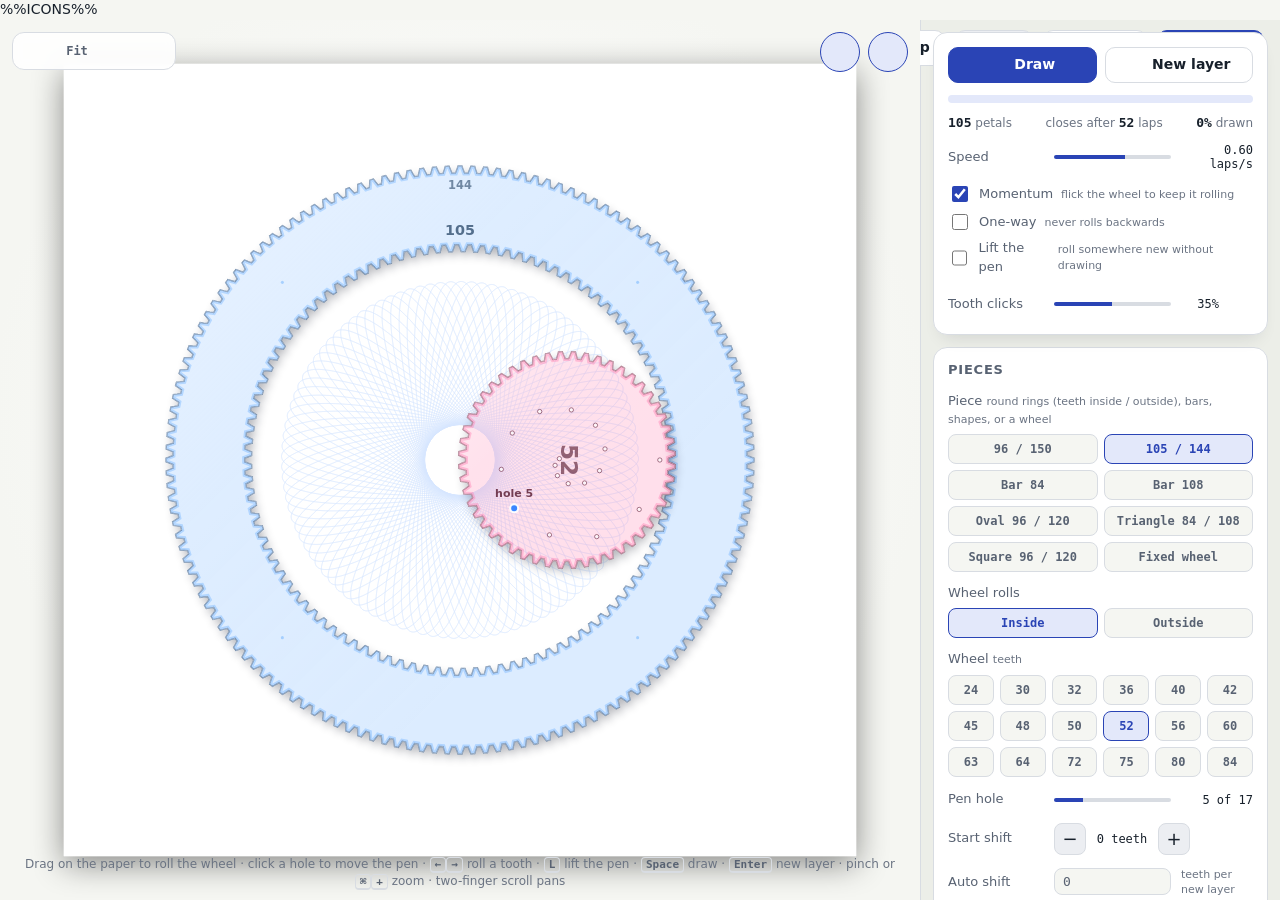
==== index.src.html @ 23fd7ef4 "Inner teeth on shaped rings, wheel on wheel, in-app Help - Shaped rings get a toothed inner edge 24 " ====
<!doctype html>
<html lang="en">
<head>
<meta charset="utf-8">
<meta name="viewport" content="width=device-width, initial-scale=1, viewport-fit=cover">
<meta name="apple-mobile-web-app-capable" content="yes">
<meta name="apple-mobile-web-app-status-bar-style" content="black-translucent">
<meta name="theme-color" content="#17181c">
<title>Speira</title>
<link rel="icon" href="brand/web/favicon.ico" sizes="48x48">
<link rel="icon" href="brand/web/favicon-32.png" type="image/png" sizes="32x32">
<link rel="apple-touch-icon" href="brand/web/apple-touch-icon.png">
<script>
  // pick the theme before anything paints (no flash): your last choice, else your Mac's or iPad's setting
  (() => { let t = null; try { t = JSON.parse(localStorage.getItem('spiro-lab-v1') || 'null')?.P?.theme; } catch {}
    document.documentElement.dataset.theme = t || (matchMedia('(prefers-color-scheme: dark)').matches ? 'dark' : 'light'); })();
</script>
<link rel="stylesheet" href="styles.css">
</head>
<body>
%%ICONS%%
<div class="watch" id="watch" hidden>
  <canvas id="watchCv" aria-label="Speira drawing by itself"></canvas>
  <div class="wbar" id="wbar">
    <div class="wrow">
      <div class="wseg" id="wSpeed" role="group" aria-label="Speed">
        <button type="button" data-speed="calm">Calm</button><button type="button" data-speed="normal">Normal</button><button type="button" data-speed="lively">Lively</button>
      </div>
      <div class="wseg" id="wMood" role="group" aria-label="Colours">
        <button type="button" data-mood="auto">Auto</button><button type="button" data-mood="aurora">Aurora</button><button type="button" data-mood="ember">Ember</button><button type="button" data-mood="ocean">Ocean</button><button type="button" data-mood="neon">Neon</button><button type="button" data-mood="metallic">Metallic</button>
      </div>
      <button class="wtog" id="wRainbow" type="button" aria-pressed="false" title="Rainbow ink on every layer (R)"><svg><use href="#i-rainbow"/></svg><span>Rainbow</span></button>
      <button class="wtog" id="wPieces" type="button" aria-pressed="false" title="Show the ring and wheel (P)"><svg><use href="#i-eye"/></svg><span>Pieces</span></button>
    </div>
    <div class="wrow">
      <div class="wsound">
        <button class="wbtn" id="wMute" type="button" aria-pressed="false" aria-label="Mute clicks" title="Tooth clicks (M)"><svg class="on"><use href="#i-speaker-high"/></svg><svg class="off"><use href="#i-speaker-slash"/></svg></button>
        <input type="range" id="wVol" min="0" max="1" step=".05" aria-label="Click volume">
      </div>
      <div class="wseg" id="wLayers" role="group" aria-label="Layers on screen" title="How many layers on screen at once">
        <span class="wlbl">Layers</span><button type="button" data-layers="3">3</button><button type="button" data-layers="4">4</button><button type="button" data-layers="5">5</button><button type="button" data-layers="6">6</button>
      </div>
      <button class="wtog" id="wSleep" type="button" aria-pressed="false" title="Fade to black after a while"><svg><use href="#i-moon"/></svg><span>Sleep off</span></button>
      <div class="wcode"><label for="wCode">Code</label><input type="text" id="wCode" maxlength="6" spellcheck="false" autocomplete="off" title="This session's code: type another and press Enter to replay it"><button class="wbtn" id="wCopy" type="button" aria-label="Copy code" title="Copy code"><svg><use href="#i-copy"/></svg></button></div>
      <button class="wtog" id="wKeep" type="button" title="Keep what's on screen as your drawing (K)"><svg><use href="#i-bookmark-simple"/></svg><span>Keep</span></button>
      <button class="wbtn" id="wPause" type="button" aria-pressed="false" aria-label="Pause" title="Pause (Space)"><svg><use href="#i-pause"/></svg></button>
      <button class="wbtn" id="wNext" type="button" aria-label="Next layer" title="Finish this layer now (→)"><svg><use href="#i-skip-forward"/></svg></button>
      <button class="wbtn" id="wExit" type="button" aria-label="Leave" title="Leave (Esc)"><svg><use href="#i-x"/></svg></button>
    </div>
  </div>
  <div class="wtoast" id="wToast" role="status" aria-live="polite"></div>
  <p class="whint">Drag in circles to roll it yourself · <kbd>Space</kbd> pause · <kbd>→</kbd> next layer · <kbd>R</kbd> rainbow · <kbd>P</kbd> pieces · <kbd>K</kbd> keep · <kbd>M</kbd> mute · <kbd>Esc</kbd> leave</p>
</div>
<div class="helpwrap" id="help" hidden>
  <div class="helppanel" role="dialog" aria-modal="true" aria-labelledby="helpTitle">
    <div class="helphead">
      <h2 id="helpTitle">How to use Speira</h2>
      <input type="text" id="helpSearch" placeholder="Search Help" aria-label="Search Help" autocomplete="off" spellcheck="false">
      <button class="ico" id="helpClose" type="button" aria-label="Close Help"><svg><use href="#i-x"/></svg></button>
    </div>
    <div class="helpcols">
      <nav class="helpnavs" id="helpNav" aria-label="Help sections"></nav>
      <div class="helpbody" id="helpBody"><p class="helpnone" id="helpNone" hidden>Nothing matches that. Try a shorter word, like “pen” or “export”.</p></div>
    </div>
  </div>
</div>
<header class="top">
  <div class="brand">
    <img class="logo" src="brand/web/icon-192.png" alt="" width="30" height="30">
    <span class="name">Speira</span>
  </div>
  <div class="hist">
    <button class="ico" id="undo" type="button" title="Undo (⌘Z)" aria-label="Undo"><svg><use href="#i-arrow-counter-clockwise"/></svg></button>
    <button class="ico" id="redo" type="button" title="Redo (⇧⌘Z)" aria-label="Redo"><svg><use href="#i-arrow-clockwise"/></svg></button>
  </div>
  <div class="export menuwrap">
    <button class="btn" id="helpBtn" type="button" aria-haspopup="dialog" aria-expanded="false" aria-controls="help" title="How to use Speira (?)"><svg><use href="#i-question"/></svg>Help</button>
    <div class="themesw" role="group" aria-label="Theme">
      <button type="button" data-theme-pick="light" aria-label="Light theme" title="Light"><svg><use href="#i-sun"/></svg></button>
      <button type="button" data-theme-pick="dark" aria-label="Dark theme" title="Dark"><svg><use href="#i-moon"/></svg></button>
    </div>
    <button class="btn" id="watchBtn" type="button" title="Just watch: Speira draws by itself, full screen (W)"><svg><use href="#i-television-simple"/></svg>Watch</button>
    <button class="btn primary" id="exportBtn" type="button" aria-haspopup="dialog" aria-expanded="false" aria-controls="exportPanel" title="Export (⌘E) · ⌘S saves again with your last settings"><svg><use href="#i-download-simple"/></svg>Export</button>
    <div class="exportpanel" id="exportPanel" role="dialog" aria-label="Export" hidden>
      <div class="seg" role="radiogroup" aria-label="Format">
        <button type="button" role="radio" data-fmt="png">PNG</button>
        <button type="button" role="radio" data-fmt="jpg">JPG</button>
        <button type="button" role="radio" data-fmt="svg">SVG</button>
        <button type="button" role="radio" data-fmt="video">Video</button>
      </div>
      <p class="fmtnote" id="fmtNote"></p>
      <label class="opt field" data-for="png jpg"><span class="lbl">Size</span><select id="pngSize" class="wide" aria-label="Image size"></select></label>
      <label class="opt row" data-for="jpg"><span>Quality</span><input type="range" id="jpgQ" min=".5" max="1" step=".01"><output id="jpgQOut"></output></label>
      <div class="opt svgstyles" data-for="svg" role="radiogroup" aria-label="SVG style">
        <button type="button" role="radio" data-svg="effects"><b>With pen effects</b>
          <small>Looks like the screen: metallic shimmer, glitter, felt-tip pooling, rainbow ink. Best for viewing, sharing and printing.</small></button>
        <button type="button" role="radio" data-svg="plain"><b>Plain lines</b>
          <small>One clean line per layer in its pen colour, no effects. Best for editing in design apps, pen plotters and cutting machines (Cricut, Silhouette). Smallest file, opens fastest.</small></button>
      </div>
      <label class="opt check" data-for="png svg"><input type="checkbox" id="transparent"> Transparent background</label>
      <label class="opt row" data-for="video"><span>Length</span><select id="vidLen" aria-label="Video length"><option value="6">6 seconds</option><option value="12">12 seconds</option><option value="20">20 seconds</option><option value="30">30 seconds</option></select><span></span></label>
      <label class="opt row" data-for="video"><span>Size</span><select id="vidSize" aria-label="Video size"><option value="720">720p</option><option value="1080">1080p</option><option value="2160">4K</option></select><span></span></label>
      <label class="opt check" data-for="video"><input type="checkbox" id="vidPieces"> Show the pieces turning</label>
      <button class="btn primary" id="doExport" type="button"><svg><use href="#i-download-simple"/></svg><span>Save</span></button>
    </div>
  </div>
  </div>
</header>

<main class="app">
  <section class="stage" aria-label="Paper">
    <canvas id="paper" aria-label="Drawing paper. Drag to roll the wheel."></canvas>
    <div class="stagebar">
      <button class="stagebtn round" id="ghostToggle" type="button" aria-pressed="true" aria-label="Preview on" title="Preview: a faint outline of the whole pattern before you draw it (G)"><svg><use href="#i-circle-dashed"/></svg></button>
      <button class="stagebtn round" id="pieceToggle" type="button" aria-pressed="true" aria-label="Pieces shown" title="Pieces: show or hide the ring and wheel (H)"><svg><use href="#i-eye"/></svg></button>
    </div>
    <div class="zoombar" role="group" aria-label="Zoom">
      <button class="zbtn" id="zoomOut" type="button" aria-label="Zoom out" title="Zoom out (⌘−)"><svg><use href="#i-magnifying-glass-minus"/></svg></button>
      <button class="zbtn zpct" id="zoomPct" type="button" title="Fit the paper to the window (⌘0) · ⌘1 for actual size">Fit</button>
      <button class="zbtn" id="zoomIn" type="button" aria-label="Zoom in" title="Zoom in (⌘+)"><svg><use href="#i-magnifying-glass-plus"/></svg></button>
      <button class="zbtn" id="zoomFull" type="button" aria-label="Full screen" title="Full screen (⌃⌘F)"><svg><use href="#i-corners-out"/></svg></button>
    </div>
    <p class="hint" data-touch>Drag on the paper to roll the wheel · tap a hole to move the pen · pinch to zoom · two fingers to pan</p>
    <p class="hint" data-desk>Drag on the paper to roll the wheel · click a hole to move the pen · <kbd>←</kbd><kbd>→</kbd> roll a tooth · <kbd>L</kbd> lift the pen · <kbd>Space</kbd> draw · <kbd>Enter</kbd> new layer · pinch or <kbd>⌘</kbd><kbd>+</kbd> zoom · two-finger scroll pans</p>
    <div id="toast" role="status" aria-live="polite"></div>
    <div class="recbar" id="recBar" hidden><span>Recording video</span><div class="recprog"><div id="recProg"></div></div><button class="btn sm" id="recCancel" type="button">Cancel</button></div>
  </section>

  <aside class="panel">
    <section class="card draw">
      <div class="drawrow">
        <button class="btn primary" id="play" type="button"><svg><use href="#i-play"/></svg><span>Draw</span></button>
        <button class="btn" id="newLayer" type="button" title="Keep this pass and start a new one (Enter)"><svg><use href="#i-plus"/></svg>New layer</button>
      </div>
      <div class="prog"><div id="progress"></div></div>
      <div class="stats">
        <span><b id="petals">0</b> petals</span>
        <span>closes after <b id="laps">0</b> laps</span>
        <span><b id="progOut">0%</b> drawn</span>
      </div>
      <label class="row"><span>Speed</span><input type="range" id="speed" min="0" max="100" step="1"><output id="speedOut"></output></label>
      <div class="feel">
        <label class="check"><input type="checkbox" id="momentum"> Momentum <small>flick the wheel to keep it rolling</small></label>
        <label class="check"><input type="checkbox" id="oneWay"> One-way <small>never rolls backwards</small></label>
        <label class="check" title="L"><input type="checkbox" id="penLift"> Lift the pen <small>roll somewhere new without drawing</small></label>
      </div>
      <div class="row"><span>Tooth clicks</span><input type="range" id="sound" min="0" max="1" step=".05" aria-label="Tooth click volume">
        <span class="soundend"><output id="soundOut"></output><button class="ico" id="mute" type="button" aria-label="Mute clicks"><svg class="on"><use href="#i-speaker-high"/></svg><svg class="off"><use href="#i-speaker-slash"/></svg></button></span></div>
    </section>

    <details class="card fold" data-fold="pieces">
      <summary><h2>Pieces</h2><svg class="chev" aria-hidden="true"><use href="#i-caret-down"/></svg></summary>
      <div class="foldbody">
      <div class="field"><span class="lbl">Piece <small>round rings (teeth inside / outside), bars, shapes, or a wheel</small></span><div class="chips two" id="rings"></div></div>
      <div class="field" id="baseRow" hidden><span class="lbl">Fixed wheel <small>teeth on the wheel pinned to the paper</small></span><div class="chips grid" id="bases"></div></div>
      <div class="field"><span class="lbl">Wheel rolls</span><div class="chips two" id="modes"></div></div>
      <div class="field"><span class="lbl">Wheel <small>teeth</small></span><div class="chips grid" id="wheels"></div></div>
      <label class="row"><span>Pen hole</span><input type="range" id="hole" min="1" max="10" step="1"><output id="holeOut"></output></label>
      <div class="row"><span>Start shift</span>
        <div class="stepper"><button class="ico" id="shiftDown" type="button" aria-label="Shift one tooth back">−</button><output id="shiftOut"></output><button class="ico" id="shiftUp" type="button" aria-label="Shift one tooth forward">+</button></div><span></span></div>
      <label class="row"><span>Auto shift</span><input type="number" id="autoShift" min="0" max="99" step="1" inputmode="numeric"><small class="unit">teeth per new layer</small></label>
      <label class="row" id="angleRow" hidden><span>Angle</span><input type="range" id="angle" min="0" max="179" step="1"><output id="angleOut"></output></label>
      <label class="row"><span>Kit size</span><input type="range" id="pitch" min="8" max="26" step="1"><output id="pitchOut"></output></label>
      <div class="btnrow">
        <button class="btn sm" id="moveRing" type="button" aria-pressed="false" title="Drag to place the ring (or hold Alt and drag)"><svg><use href="#i-crosshair"/></svg>Move ring</button>
        <button class="btn sm" id="centre" type="button">Centre ring</button>
        <button class="btn sm" id="surprise" type="button"><svg><use href="#i-shuffle"/></svg>Surprise me</button>
        <button class="btn sm" id="copyRecipe" type="button" title="Copy these pieces and pen as a recipe to share"><svg><use href="#i-copy"/></svg>Copy recipe</button>
        <button class="btn sm" id="pasteRecipe" type="button" title="Use a recipe someone shared (or press ⌘V)"><svg><use href="#i-clipboard-text"/></svg>Paste recipe</button>
      </div>
      </div>
    </details>

    <details class="card fold" data-fold="pen">
      <summary><h2>Pen</h2><svg class="warnmark" data-inkwarn hidden aria-label="This ink barely shows on this paper"><use href="#i-warning-circle"/></svg><svg class="chev" aria-hidden="true"><use href="#i-caret-down"/></svg></summary>
      <div class="foldbody">
      <div class="chips pens4" id="penStyles"></div>
      <div class="swatches" id="pens"></div>
      <div class="inkwarn" id="inkWarn" role="status" hidden><svg aria-hidden="true"><use href="#i-warning-circle"/></svg><span id="inkWarnText"></span><button class="sw" id="inkFix" type="button"></button></div>
      <label class="check"><input type="checkbox" id="rainbow"> Rainbow ink <small>colour shifts along the line, starting from your pen colour</small></label>
      <label class="row"><span>Custom colour</span><input type="color" id="penColor"><span></span></label>
      <label class="row"><span>Thickness</span><input type="range" id="width" min=".4" max="10" step=".1"><output id="widthOut"></output></label>
      <label class="row"><span>Opacity</span><input type="range" id="opacity" min=".1" max="1" step=".05"><output id="opacityOut"></output></label>
      </div>
    </details>

    <details class="card fold" data-fold="paper">
      <summary><h2>Paper</h2><svg class="warnmark" data-inkwarn hidden aria-label="The pen colour barely shows on this paper"><use href="#i-warning-circle"/></svg><svg class="chev" aria-hidden="true"><use href="#i-caret-down"/></svg></summary>
      <div class="foldbody">
      <div class="field"><span class="lbl">Size</span><select id="paperPreset" class="wide"></select></div>
      <div class="custompaper" id="customPaper" hidden>
        <input type="number" id="pw" step="any" aria-label="Paper width"><span>×</span><input type="number" id="ph" step="any" aria-label="Paper height">
        <select id="punit" aria-label="Unit"><option value="mm">mm</option><option value="in">in</option><option value="px">px</option></select>
      </div>
      <div class="paperrow"><button class="btn sm" id="orient" type="button">Rotate page</button><small id="paperDims"></small></div>
      <div class="field"><span class="lbl">Texture</span><div class="chips texrow" id="textures"></div></div>
      <div class="swatches" id="papers"></div>
      <label class="row"><span>Custom colour</span><input type="color" id="bgColor"><span></span></label>
      <label class="check"><input type="checkbox" id="autoHide"> Hide the pieces when a pattern finishes</label>
      <div class="field"><span class="lbl">Piece colours</span><div class="tints" id="tints"></div></div>
      </div>
    </details>

    <details class="card fold" data-fold="layers">
      <summary><h2>Layers <small id="layerCount"></small></h2><svg class="chev" aria-hidden="true"><use href="#i-caret-down"/></svg></summary>
      <div class="foldbody">
      <ul class="layers" id="layers"></ul>
      <button class="btn sm danger" id="clear" type="button">Clear paper</button>
      </div>
    </details>
  </aside>
</main>
<script src="js/geometry.js"></script>
<script src="js/pens.js"></script>
<script src="js/paper.js"></script>
<script src="js/app.js"></script>
<script src="js/watch.js"></script>
<script src="js/help-content.js"></script>
<script src="js/help.js"></script>
</body>
</html>
---- styles.css ----
[hidden] { display: none !important; }
/* Layout: a maker's desk — the paper as the bright centre of the stage, a tool panel on the right.
   Two themes (sun / moon in the header) using the colours of Sam's cram book; the paper colour is always the user's.
   Light is the base; html[data-theme="dark"] swaps the tokens. */
@font-face { font-family: "Cinzel"; src: local("Cinzel"), url("fonts/Cinzel/Cinzel-VariableFont_wght.ttf") format("truetype"); font-weight: 400 900; font-display: swap; }
:root {
  --desk: #f5f6f2;
  --desk-2: #eceee8;
  --stage-hi: #ffffff;
  --card: #ffffff;
  --line: #d8dce2;
  --line-hi: #b9c0cb;
  --text: #17202b;
  --dim: #586272;
  --faint: #6b7483;
  --accent: #2a44b5;
  --accent-ink: #ffffff;
  --accent-soft: #e3e8fa;
  --chip: #eceef2;
  --hover: #e7eaf0;
  --glass: rgba(255, 255, 255, .86);
  --shadow: rgba(23, 32, 43, .16);
  --danger: #c8333c;
  --danger-soft: #fbe3e4;
  --warn: #b7791f;
  --warn-soft: rgba(183, 121, 31, .1);
  --pen: #3a86ff;
  --round: ui-rounded, "SF Pro Rounded", system-ui, -apple-system, sans-serif;
  --ui: system-ui, -apple-system, "Segoe UI", sans-serif;
  --mono: ui-monospace, "SF Mono", Menlo, monospace;
  --brand: "Cinzel", "Trajan Pro", Georgia, serif;
  color-scheme: light;
}
:root[data-theme="dark"] {
  --desk: #111418;
  --desk-2: #15191e;
  --stage-hi: #1c2028;
  --card: #181c22;
  --line: #2a3039;
  --line-hi: #3d4552;
  --text: #e7eaee;
  --dim: #9aa3af;
  --faint: #7a8390;
  --accent: #93a6ff;
  --accent-ink: #10142a;
  --accent-soft: #1e2645;
  --chip: #1f242c;
  --hover: #222832;
  --glass: rgba(24, 28, 34, .86);
  --shadow: rgba(0, 0, 0, .5);
  --danger: #ff8a8f;
  --danger-soft: #3a1c20;
  --warn: #f5b83d;
  --warn-soft: rgba(245, 184, 61, .08);
  color-scheme: dark;
}
* { box-sizing: border-box; }
html, body { height: 100%; margin: 0; }
body { background: var(--desk); color: var(--text); font: 14px/1.4 var(--ui); display: grid; grid-template-rows: auto minmax(0, 1fr); overflow: hidden; }
button, input, select { font: inherit; color: inherit; }
svg { width: 18px; height: 18px; flex: none; }
.sprite { display: none; }

.top { display: flex; align-items: center; gap: 16px; padding: 10px 16px; border-bottom: 1px solid var(--line); background: var(--desk-2); flex-wrap: wrap; }
.brand { display: flex; align-items: center; gap: 10px; font: 700 18px var(--round); letter-spacing: .01em; }
.brand .logo { width: 28px; height: 28px; color: var(--accent); }
.brand em { font: 500 11px var(--ui); color: var(--faint); font-style: normal; border: 1px solid var(--line); border-radius: 999px; padding: 2px 8px; }
.hist { display: flex; gap: 4px; margin-left: 8px; }
.export { margin-left: auto; display: flex; align-items: center; gap: 10px; flex-wrap: wrap; }
.split { display: flex; }
.split select { border: 1px solid var(--line); border-right: 0; border-radius: 10px 0 0 10px; background: var(--card); padding: 0 8px; height: 36px; }
.split .btn { border-radius: 0 10px 10px 0; }

.app { display: grid; grid-template-columns: 1fr 360px; min-height: 0; }
.stage { position: relative; min-width: 0; min-height: 0; background: radial-gradient(circle at 50% 45%, var(--stage-hi), var(--desk) 70%); }
#paper { position: absolute; inset: 0; display: block; cursor: grab; touch-action: none; }
#paper.rolling { cursor: grabbing; }
#paper.moving { cursor: move; }
#paper.over-wheel { cursor: grab; }
#paper.rolling.over-wheel { cursor: grabbing; }
.hint { position: absolute; left: 0; right: 0; bottom: 10px; margin: 0; text-align: center; color: var(--faint); font-size: 12px; pointer-events: none; padding: 0 16px; }
kbd { font: 600 11px var(--mono); border: 1px solid var(--line); border-bottom-width: 2px; border-radius: 4px; padding: 0 4px; color: var(--dim); }
#toast { position: absolute; top: 14px; left: 50%; transform: translate(-50%, -8px); opacity: 0; transition: opacity .2s, transform .2s; background: var(--card); box-shadow: 0 6px 20px var(--shadow); border: 1px solid var(--line); padding: 8px 14px; border-radius: 999px; font-size: 13px; pointer-events: none; max-width: calc(100% - 32px); text-align: center; }
#toast.show { opacity: 1; transform: translate(-50%, 0); }
#toast.bad { border-color: var(--danger); color: var(--danger); }

.panel { overflow-y: auto; border-left: 1px solid var(--line); background: var(--desk-2); padding: 12px; display: flex; flex-direction: column; gap: 12px; }
.card { background: var(--card); border: 1px solid var(--line); border-radius: 14px; padding: 14px; display: flex; flex-direction: column; gap: 12px; }
.card h2 { margin: 0; font: 700 13px var(--round); letter-spacing: .06em; text-transform: uppercase; color: var(--dim); display: flex; justify-content: space-between; align-items: baseline; }
.card h2 small { font: 500 12px var(--ui); text-transform: none; letter-spacing: 0; color: var(--faint); }
.field { display: flex; flex-direction: column; gap: 6px; }
.lbl { color: var(--dim); font-size: 13px; }
.lbl small, .unit { color: var(--faint); font-size: 11px; }
.row { display: grid; grid-template-columns: 96px 1fr 72px; align-items: center; gap: 10px; color: var(--dim); font-size: 13px; }
.row output { text-align: right; color: var(--text); font: 12px var(--mono); font-variant-numeric: tabular-nums; }
input[type=range] { -webkit-appearance: none; appearance: none; width: 100%; min-width: 0; height: 22px; margin: 0; background: transparent; cursor: pointer; --fill: 50%; }
input[type=range]::-webkit-slider-runnable-track { height: 4px; border-radius: 999px; background: linear-gradient(to right, var(--accent) var(--fill), var(--line) var(--fill)); }
input[type=range]::-moz-range-track { height: 4px; border-radius: 999px; background: var(--line); }
input[type=range]::-moz-range-progress { height: 4px; border-radius: 999px; background: var(--accent); }
input[type=range]::-webkit-slider-thumb { -webkit-appearance: none; width: 14px; height: 14px; margin-top: -5px; border-radius: 50%; background: var(--card); border: 2px solid var(--accent); box-shadow: 0 1px 3px var(--shadow); opacity: 0; transform: scale(.6); transition: opacity .15s, transform .15s; }
input[type=range]::-moz-range-thumb { width: 10px; height: 10px; border-radius: 50%; background: var(--card); border: 2px solid var(--accent); opacity: 0; transform: scale(.6); transition: opacity .15s, transform .15s; }
input[type=range]:hover::-webkit-slider-thumb, input[type=range]:focus-visible::-webkit-slider-thumb, input[type=range]:active::-webkit-slider-thumb { opacity: 1; transform: scale(1); }
input[type=range]:hover::-moz-range-thumb, input[type=range]:focus-visible::-moz-range-thumb, input[type=range]:active::-moz-range-thumb { opacity: 1; transform: scale(1); }
input[type=range]:focus-visible { outline: none; }
@media (pointer: coarse) { input[type=range]::-webkit-slider-thumb { opacity: 1; transform: scale(1.25); } input[type=range]::-moz-range-thumb { opacity: 1; transform: scale(1.25); } }
input[type=number] { width: 100%; background: var(--desk); border: 1px solid var(--line); border-radius: 8px; padding: 5px 8px; font: 13px var(--mono); }
input[type=color] { width: 100%; height: 30px; border: 1px solid var(--line); border-radius: 8px; background: var(--desk); padding: 2px; cursor: pointer; }

.btn { display: inline-flex; align-items: center; justify-content: center; gap: 7px; height: 36px; padding: 0 14px; border-radius: 10px; border: 1px solid var(--line); background: var(--card); cursor: pointer; font-weight: 600; white-space: nowrap; transition: background .15s, border-color .15s; }
.btn:hover { border-color: var(--line-hi); background: var(--hover); }
.btn.primary { background: var(--accent); border-color: var(--accent); color: var(--accent-ink); }
.btn.primary:hover { filter: brightness(1.08); background: var(--accent); }
.btn.sm { height: 30px; padding: 0 10px; font-size: 12px; }
.btn.danger { align-self: flex-start; color: var(--danger); }
.btn.danger.confirm { background: var(--danger); border-color: var(--danger); color: var(--card); }
.btn[aria-pressed="true"] { border-color: var(--accent); color: var(--accent); }
.btn.primary[aria-pressed="true"] { color: var(--accent-ink); }
.ico { display: inline-grid; place-items: center; width: 32px; height: 32px; border: 1px solid transparent; border-radius: 8px; background: transparent; cursor: pointer; color: var(--dim); font-size: 18px; }
.ico:hover:not(:disabled) { background: var(--hover); color: var(--text); }
.ico:disabled { opacity: .35; cursor: default; }
:focus-visible { outline: 2px solid var(--accent); outline-offset: 2px; }

.drawrow { display: grid; grid-template-columns: 1fr 1fr; gap: 8px; }
.drawrow .btn { padding: 0 8px; }
.prog { height: 8px; background: var(--accent-soft); border-radius: 99px; overflow: hidden; }
#progress { height: 100%; width: 0; background: var(--pen); border-radius: 99px; transition: width .1s linear; }
.stats { display: flex; justify-content: space-between; gap: 8px; color: var(--faint); font-size: 12px; flex-wrap: wrap; }
.stats b { color: var(--text); font: 600 13px var(--mono); }

.chips { display: flex; flex-wrap: wrap; gap: 6px; }
.chips.two { display: grid; grid-template-columns: 1fr 1fr; }
.chips.grid { display: grid; grid-template-columns: repeat(6, 1fr); }
.chip { height: 30px; border-radius: 8px; border: 1px solid var(--line); background: var(--desk); cursor: pointer; font: 600 12px var(--mono); color: var(--dim); }
.chip:hover { border-color: var(--line-hi); color: var(--text); }
.chip[aria-pressed="true"] { border-color: var(--accent); color: var(--accent); background: var(--accent-soft); }
.stepper { display: flex; align-items: center; gap: 4px; }
.stepper output { min-width: 64px; text-align: center; font: 12px var(--mono); color: var(--text); }
.btnrow { display: flex; flex-wrap: wrap; gap: 6px; }
.check { display: flex; align-items: center; gap: 8px; color: var(--dim); font-size: 13px; cursor: pointer; }
.check input { accent-color: var(--accent); width: 16px; height: 16px; }

.swatches { display: grid; grid-template-columns: repeat(6, 1fr); gap: 8px; }
.sw { aspect-ratio: 1; max-width: 100%; border-radius: 50%; border: 2px solid var(--line); background: var(--c); cursor: pointer; }
.sw[aria-pressed="true"] { outline: 2px solid var(--accent); outline-offset: 2px; }

.layers { list-style: none; margin: 0; padding: 0; display: flex; flex-direction: column; gap: 6px; max-height: 420px; overflow-y: auto; }
.layer { display: grid; grid-template-columns: 22px 14px 1fr auto auto auto; align-items: center; gap: 6px; background: var(--desk); border: 1px solid var(--line); border-radius: 10px; padding: 6px 4px 6px 4px; }
.layer.hidden { opacity: .5; }
.layer b { display: block; font-size: 12px; } .layer small { color: var(--faint); font-size: 11px; }
.layer > div { min-width: 0; }
.dot { width: 14px; height: 14px; border-radius: 50%; background: var(--c); box-shadow: 0 0 0 1px var(--line-hi); }
.empty { color: var(--faint); font-size: 12px; }

@media (max-width: 900px) {
  body { overflow: auto; grid-template-rows: auto auto auto; height: auto; }
  .app { grid-template-columns: 1fr; }
  .stage { height: min(100vw, 75vh); }
  .panel { border-left: 0; border-top: 1px solid var(--line); overflow: visible; }
  .export { margin-left: 0; width: 100%; }
  .hint { display: none; }
}
@media (prefers-reduced-motion: reduce) { #toast, #progress { transition: none; } }

.feel { display: flex; flex-direction: column; gap: 6px; }
.feel small { color: var(--faint); font-size: 11px; }
.soundend { display: flex; align-items: center; justify-content: flex-end; gap: 2px; }
.soundend output { font: 12px var(--mono); color: var(--text); min-width: 32px; text-align: right; }
#mute .off { display: none; }
#mute[aria-pressed="true"] .on { display: none; }
#mute[aria-pressed="true"] .off { display: block; color: var(--accent); }
.tints { display: grid; grid-template-columns: repeat(5, 1fr); gap: 8px; }
.tint { aspect-ratio: 1.6; border-radius: 10px; border: 1px solid var(--line); cursor: pointer;
  background: linear-gradient(135deg, var(--a) 0 50%, var(--b) 50% 100%); opacity: .75; }
.tint:hover { opacity: 1; }
.tint[aria-pressed="true"] { opacity: 1; outline: 2px solid var(--accent); outline-offset: 2px; }

.chips.pens4 { display: grid; grid-template-columns: repeat(4, 1fr); }
.chips.pens4 .chip { font: 600 11px var(--ui); }
.check small { color: var(--faint); font-size: 11px; }
.dot.rainbow { background: conic-gradient(#e63946, #fcbf49, #06d6a0, #3a86ff, #7b2cbf, #e63946); }

.stagebar { position: absolute; top: 12px; right: 12px; display: flex; gap: 8px; }
.stagebtn { display: inline-flex; align-items: center; gap: 6px; height: 32px; padding: 0 12px;
  border-radius: 999px; border: 1px solid var(--line); background: var(--glass); color: var(--text); font: 600 12px var(--ui); cursor: pointer; backdrop-filter: blur(6px); }
.stagebtn:hover { border-color: var(--line-hi); }
/* lit = showing; unlit (and the icon crossed out) = hidden */
.stagebtn[aria-pressed="true"] { color: var(--accent); border-color: var(--accent); background: var(--accent-soft); }
.stagebtn[aria-pressed="false"] { color: var(--faint); }
.zoombar { position: absolute; left: 12px; top: 12px; display: flex; gap: 2px; padding: 3px; border-radius: 12px;
  border: 1px solid var(--line); background: var(--glass); backdrop-filter: blur(6px); }
.zbtn { display: grid; place-items: center; min-width: 32px; height: 30px; padding: 0; border: 0; border-radius: 9px; background: none; color: var(--text); cursor: pointer; }
.zbtn:hover { background: var(--line); }
.zbtn svg { width: 16px; height: 16px; }
.zpct { min-width: 54px; font: 600 12px var(--mono); font-variant-numeric: tabular-nums; color: var(--dim); }
#paper.panning { cursor: grabbing; }
select.wide { width: 100%; height: 32px; border: 1px solid var(--line); border-radius: 8px; background: var(--desk); padding: 0 8px; }
.custompaper { display: grid; grid-template-columns: 1fr auto 1fr 64px; gap: 6px; align-items: center; color: var(--faint); }
.custompaper select { height: 30px; border: 1px solid var(--line); border-radius: 8px; background: var(--desk); }
.paperrow { display: flex; align-items: center; gap: 10px; flex-wrap: wrap; }
.paperrow small { color: var(--faint); font: 11px var(--mono); }
.chips.texrow { display: grid; grid-template-columns: repeat(4, 1fr); }
.chips.texrow .chip { font: 600 11px var(--ui); }
.btn:disabled { opacity: .4; cursor: default; }

.menuwrap { position: relative; }
.exportpanel { position: absolute; right: 0; top: calc(100% + 8px); z-index: 30; width: 340px; max-width: calc(100vw - 32px); display: flex; flex-direction: column; gap: 12px; padding: 14px;
  background: var(--card); border: 1px solid var(--line); border-radius: 14px; box-shadow: 0 16px 44px var(--shadow); }
.seg { display: grid; grid-template-columns: repeat(4, 1fr); gap: 4px; padding: 3px; background: var(--desk); border: 1px solid var(--line); border-radius: 10px; }
.seg button { height: 30px; border: 0; border-radius: 7px; background: transparent; color: var(--dim); font: 700 12px var(--mono); cursor: pointer; }
.seg button[aria-checked="true"] { background: var(--accent); color: var(--accent-ink); }
.fmtnote { margin: 0; color: var(--dim); font-size: 12px; line-height: 1.4; }
.exportpanel select { height: 30px; border: 1px solid var(--line); border-radius: 8px; background: var(--desk); padding: 0 6px; }
.recbar { position: absolute; left: 50%; bottom: 44px; transform: translateX(-50%); display: flex; align-items: center; gap: 12px; padding: 8px 10px 8px 14px; border-radius: 999px; border: 1px solid var(--line); background: var(--glass); font-size: 13px; z-index: 20; }
.recbar span::before { content: ''; display: inline-block; width: 8px; height: 8px; margin-right: 8px; border-radius: 50%; background: var(--danger); vertical-align: 1px; }
.recprog { width: 140px; height: 6px; border-radius: 999px; background: var(--line); overflow: hidden; }
.recprog div { height: 100%; width: 0; background: var(--accent); }
.svgstyles { display: flex; flex-direction: column; gap: 6px; }
.svgstyles button { text-align: left; border: 1px solid var(--line); background: var(--desk); border-radius: 10px; padding: 10px 12px; cursor: pointer; display: flex; flex-direction: column; gap: 3px; }
.svgstyles button[aria-checked="true"] { border-color: var(--accent); background: var(--accent-soft); }
.svgstyles b { font-size: 13px; }
.svgstyles small { color: var(--dim); font-size: 12px; line-height: 1.35; }
#doExport { width: 100%; }

.grip { display: grid; place-items: center; padding: 0; width: 26px; height: 34px; border: 1px solid var(--line); background: var(--chip); color: var(--text); cursor: grab; border-radius: 7px; touch-action: none; }
.grip svg { width: 16px; height: 16px; display: block; }
.grip:hover { border-color: var(--line-hi); background: var(--hover); }
body.dragging-layer, body.dragging-layer * { cursor: grabbing !important; user-select: none; -webkit-user-select: none; }
.layer.dragging { opacity: .85; border-color: var(--accent); box-shadow: 0 8px 22px var(--shadow); }
.layer.dragging .grip { cursor: grabbing; }
.layer.editing { border-color: var(--accent); }
.layered { grid-column: 1 / -1; display: flex; flex-direction: column; gap: 10px; padding: 8px 6px 4px; border-top: 1px solid var(--line); margin-top: 4px; }
.chips.small .chip { height: 26px; font-size: 10px; }
.swatches.mini { grid-template-columns: repeat(12, 1fr); gap: 4px; }
.swatches.mini .sw { border-width: 1px; }

/* the Draw box stays pinned; the other sections fold away */
.card.draw { position: sticky; top: -12px; z-index: 6; box-shadow: 0 10px 18px -10px var(--shadow); }
.fold { padding: 0; gap: 0; }
.fold > summary { list-style: none; display: flex; align-items: center; justify-content: space-between; gap: 10px; padding: 13px 14px; cursor: pointer; border-radius: 14px; }
.fold > summary::-webkit-details-marker { display: none; }
.fold > summary h2 { flex: 1; }
.warnmark { width: 16px; height: 16px; color: var(--warn); }
.inkwarn { display: flex; align-items: center; gap: 8px; padding: 8px 10px; border-radius: 10px; border: 1px solid var(--warn); background: var(--warn-soft); color: var(--text); font-size: 12px; line-height: 1.35; }
.inkwarn > svg { width: 16px; height: 16px; color: var(--warn); }
.inkwarn span { flex: 1; }
.inkwarn .sw { width: 26px; flex: none; }
.fold > summary:hover h2 { color: var(--text); }
.fold > summary:focus-visible { outline: 2px solid var(--accent); outline-offset: -2px; }
.fold .chev { color: var(--faint); transition: transform .2s; }
.fold[open] .chev { transform: rotate(180deg); }
.foldbody { display: flex; flex-direction: column; gap: 12px; padding: 0 14px 14px; }
@media (prefers-reduced-motion: reduce) { .fold .chev { transition: none; } }
.draghint { color: var(--faint); font-size: 11px; align-self: center; }

/* Just watch: full screen, true black, controls only while the mouse moves */
.watch { position: fixed; inset: 0; z-index: 100; background: #000; cursor: none; color-scheme: dark;
  --text: #e7eaee; --dim: #9aa3af; --faint: #7a8390; --accent: #93a6ff; --line: #2a3039; color: var(--text); }
.watch.awake { cursor: auto; }
.watch canvas { position: absolute; inset: 0; width: 100%; height: 100%; display: block; touch-action: none; }
/* width: max-content, or the bar shrinks to half the screen (it starts at left: 50%) and wraps early */
.wbar { position: absolute; left: 50%; bottom: 28px; transform: translate(-50%, 8px); display: flex; flex-direction: column; align-items: center; gap: 8px;
  width: max-content; max-width: calc(100% - 32px); padding: 8px; border-radius: 16px; border: 1px solid rgba(255, 255, 255, .1); background: rgba(20, 22, 27, .72); backdrop-filter: blur(12px);
  opacity: 0; pointer-events: none; transition: opacity .35s, transform .35s; }
.watch.awake .wbar { opacity: 1; transform: translate(-50%, 0); pointer-events: auto; }
.wseg { display: flex; gap: 2px; padding: 3px; border-radius: 11px; background: rgba(255, 255, 255, .05); }
.wseg button { height: 30px; padding: 0 11px; border: 0; border-radius: 8px; background: none; color: var(--dim); font: 600 12px var(--ui); cursor: pointer; }
.wseg button:hover { color: var(--text); }
.wseg button[aria-pressed="true"] { background: rgba(255, 255, 255, .12); color: var(--text); }
.wbtn { display: grid; place-items: center; width: 36px; height: 36px; padding: 0; border: 0; border-radius: 10px; background: rgba(255, 255, 255, .06); color: var(--text); cursor: pointer; }
.wbtn:hover { background: rgba(255, 255, 255, .14); }
.wbtn .off, .wbtn[aria-pressed="true"] .on { display: none; }
.wbtn[aria-pressed="true"] .off { display: block; }
#wMute[aria-pressed="true"] { color: var(--accent); }
.wsound { display: flex; align-items: center; gap: 6px; }
.wsound input { width: 90px; }
.whint { position: absolute; left: 0; right: 0; top: 18px; margin: 0; text-align: center; color: rgba(255, 255, 255, .45); font-size: 12px; opacity: 0; transition: opacity .35s; pointer-events: none; padding: 0 16px; }
.watch.awake .whint { opacity: 1; }
.wrow { display: flex; align-items: center; justify-content: center; gap: 10px; flex-wrap: wrap; }
.wtog { display: inline-flex; align-items: center; gap: 7px; height: 36px; padding: 0 12px; border: 1px solid transparent; border-radius: 10px; background: rgba(255, 255, 255, .06); color: var(--dim); font: 600 12px var(--ui); cursor: pointer; }
.wtog:hover { color: var(--text); background: rgba(255, 255, 255, .12); }
.wtog[aria-pressed="true"] { color: var(--text); border-color: rgba(255, 255, 255, .28); background: rgba(255, 255, 255, .12); }
.wtog svg { width: 16px; height: 16px; }
.wcode { display: flex; align-items: center; gap: 6px; color: var(--faint); font-size: 12px; }
.wcode input { width: 9ch; height: 32px; padding: 0 8px; border: 1px solid rgba(255, 255, 255, .14); border-radius: 8px; background: rgba(0, 0, 0, .35); color: var(--text); font: 600 13px var(--mono); letter-spacing: .08em; text-transform: uppercase; }
.wtoast { position: absolute; top: 48px; left: 50%; transform: translate(-50%, -6px); max-width: calc(100% - 32px); padding: 8px 14px; border-radius: 999px; background: rgba(20, 22, 27, .85); border: 1px solid rgba(255, 255, 255, .12); color: var(--text); font-size: 13px; text-align: center; opacity: 0; transition: opacity .25s, transform .25s; pointer-events: none; }
.wtoast.show { opacity: 1; transform: translate(-50%, 0); }
.wlbl { align-self: center; padding: 0 6px 0 8px; color: var(--faint); font-size: 12px; }

/* ---------- touch screens (iPad, phones): finger-sized targets, no accidental zoom or text selection ---------- */
.hint[data-touch] { display: none; }
.top { padding-top: max(10px, env(safe-area-inset-top)); padding-left: max(16px, env(safe-area-inset-left)); padding-right: max(16px, env(safe-area-inset-right)); }
.panel { padding-bottom: max(12px, env(safe-area-inset-bottom)); }
button, input, select, summary, label { touch-action: manipulation; }
.top, .panel, .stage { -webkit-user-select: none; user-select: none; -webkit-touch-callout: none; }
input[type=number], input[type=text] { -webkit-user-select: text; user-select: text; }
@media (pointer: coarse) {
  .hint[data-touch] { display: block; }
  .hint[data-desk] { display: none; }
  .btn { height: 44px; }
  .btn.sm { height: 40px; }
  .ico { width: 40px; height: 40px; }
  .chip { height: 40px; }
  .stagebtn { height: 40px; }
  .zbtn { min-width: 40px; height: 38px; }
  .grip { width: 34px; height: 44px; }
  .check input { width: 22px; height: 22px; }
  input[type=range] { height: 32px; }
  .exportpanel select { height: 40px; }
}

/* ---------- header: brand, theme switch ---------- */
.brand .logo { width: 30px; height: 30px; border-radius: 7px; }
.brand .name { font: 600 21px var(--brand); letter-spacing: .06em; }
.hist .ico { border-color: var(--line); background: var(--card); }
.themesw { display: flex; gap: 2px; padding: 3px; border: 1px solid var(--line); border-radius: 10px; background: var(--chip); }
.themesw button { display: grid; place-items: center; width: 34px; height: 28px; padding: 0; border: 0; border-radius: 7px; background: transparent; color: var(--dim); cursor: pointer; }
.themesw button[aria-pressed="true"] { background: var(--card); color: var(--accent); box-shadow: 0 1px 2px var(--shadow); }
.themesw svg { width: 16px; height: 16px; }
/* stage toggles: icon only, round; off shows in the accent colour */
.stagebtn.round { width: 40px; height: 40px; padding: 0; justify-content: center; }
.stagebtn.round svg { width: 20px; height: 20px; }
.stepper .ico { border-color: var(--line); background: var(--chip); color: var(--text); }
.chip:disabled { opacity: .35; cursor: default; }

/* ---------- Help ---------- */
.helpwrap { position: fixed; inset: 0; z-index: 90; display: grid; place-items: center; padding: 24px; background: rgba(10, 12, 16, .45); }
.helppanel { width: min(960px, 100%); height: min(760px, 100%); display: flex; flex-direction: column; border-radius: 18px; border: 1px solid var(--line); background: var(--card); box-shadow: 0 30px 80px var(--shadow); overflow: hidden; }
.helphead { display: flex; align-items: center; gap: 12px; padding: 16px 16px 14px 22px; border-bottom: 1px solid var(--line); }
.helphead h2 { margin: 0; flex: 1; font: 700 18px var(--round); }
.helphead input { width: min(280px, 40vw); height: 36px; padding: 0 12px; border-radius: 10px; border: 1px solid var(--line); background: var(--desk); color: var(--text); font: 14px var(--ui); }
.helpcols { flex: 1; min-height: 0; display: grid; grid-template-columns: 220px minmax(0, 1fr); }
.helpnavs { overflow-y: auto; padding: 12px; border-right: 1px solid var(--line); background: var(--desk-2); display: flex; flex-direction: column; gap: 2px; }
.helpnav { text-align: left; padding: 9px 12px; border: 0; border-radius: 9px; background: none; color: var(--dim); font: 600 13px var(--ui); cursor: pointer; }
.helpnav:hover { background: var(--hover); color: var(--text); }
.helpnav[aria-current="true"] { background: var(--accent-soft); color: var(--accent); }
.helpbody { overflow-y: auto; padding: 8px 28px 40px; scroll-padding-top: 12px; }
.helpsec { padding-top: 18px; }
.helpsec h3 { margin: 0; font: 700 20px var(--round); }
.helpsum { margin: 4px 0 10px; color: var(--dim); font-size: 14px; }
.helpitem { padding: 10px 0; border-bottom: 1px solid var(--line); }
.helpitem h4 { margin: 0 0 3px; font: 600 14px var(--ui); }
.helpitem p { margin: 0; color: var(--dim); font-size: 14px; line-height: 1.55; max-width: 68ch; }
.helpitem b { color: var(--text); }
.helpnone { color: var(--dim); padding-top: 24px; }
@media (max-width: 700px) { .helpcols { grid-template-columns: 1fr; } .helpnavs { display: none; } }
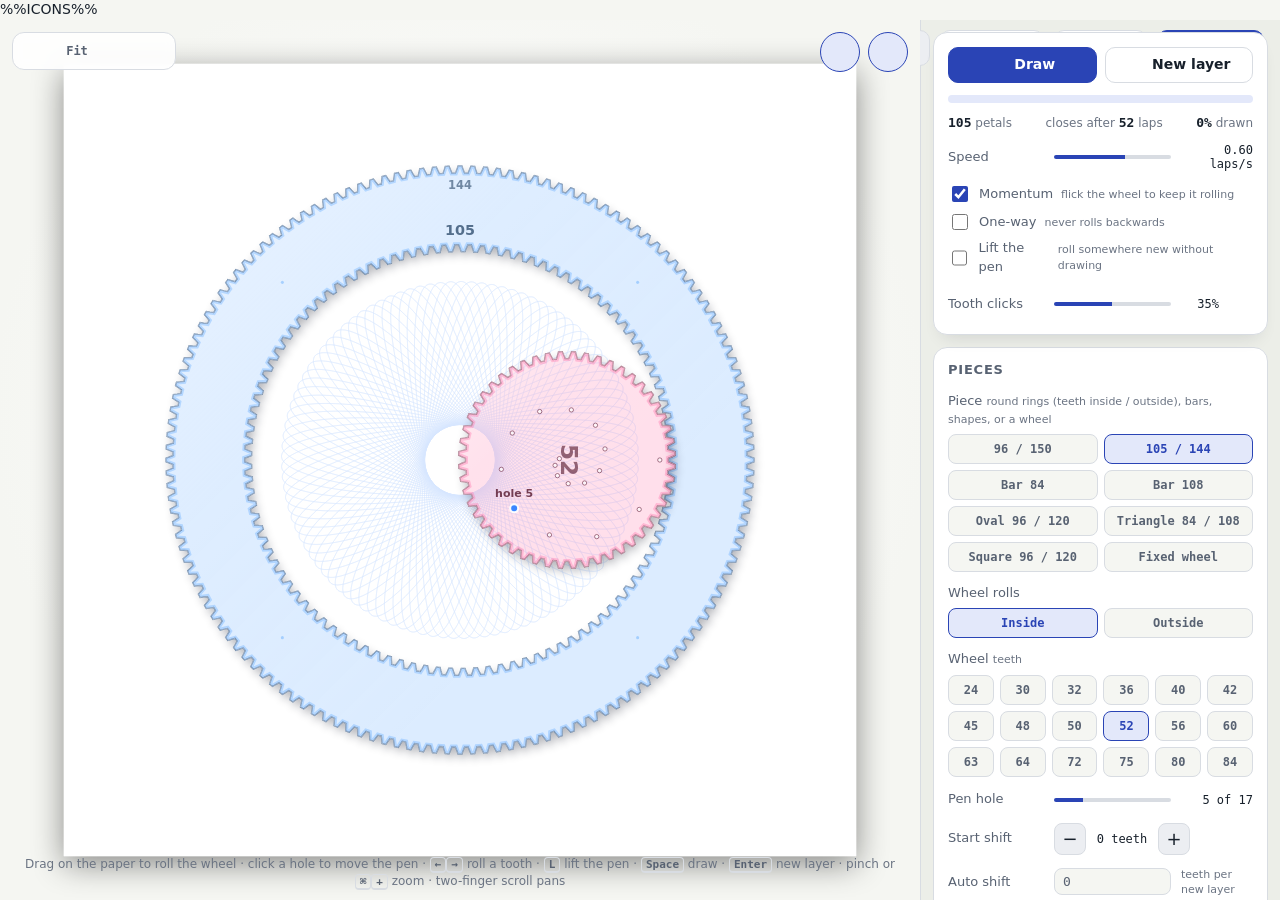
==== commit 13fe85ed: "Sketchbook: save and open drawings, folders, .speira files - Save (Cmd+S) keeps the drawing in the S" ====
--- a/index.src.html
+++ b/index.src.html
@@ -49,6 +49,12 @@
     </div>
   </div>
   <div class="wtoast" id="wToast" role="status" aria-live="polite"></div>
+  <div class="wkeep" id="wKeepAsk" role="dialog" aria-label="Keep this picture" hidden>
+    <p>Keep what's on screen as…</p>
+    <button class="wtog" type="button" data-keep="new">A new drawing in my Sketchbook</button>
+    <button class="wtog" type="button" data-keep="add">New layers on my canvas</button>
+    <button class="wtog" type="button" data-keep="cancel">Cancel</button>
+  </div>
   <p class="whint">Drag in circles to roll it yourself · <kbd>Space</kbd> pause · <kbd>→</kbd> next layer · <kbd>R</kbd> rainbow · <kbd>P</kbd> pieces · <kbd>K</kbd> keep · <kbd>M</kbd> mute · <kbd>Esc</kbd> leave</p>
 </div>
 <div class="helpwrap" id="help" hidden>
@@ -64,11 +70,36 @@
     </div>
   </div>
 </div>
+<div class="book" id="book" hidden>
+  <div class="bookpanel" role="dialog" aria-modal="true" aria-label="Sketchbook">
+    <div class="bookbar">
+      <h2>Sketchbook</h2>
+      <button class="btn sm" id="bookOpenFile" type="button" title="Open a .speira file"><svg><use href="#i-file-arrow-up"/></svg>Open file</button>
+      <button class="btn sm" id="bookSaveFile" type="button" title="Save the open drawing as a .speira file, to move it or keep a backup"><svg><use href="#i-file-arrow-down"/></svg>Save as file</button>
+      <button class="ico" id="bookClose" type="button" aria-label="Close Sketchbook"><svg><use href="#i-x"/></svg></button>
+    </div>
+    <div class="bookcols">
+      <nav class="bookside">
+        <div id="bookFolders"></div>
+        <button class="btn sm" id="bookNewFolder" type="button"><svg><use href="#i-folder-plus"/></svg>New folder</button>
+      </nav>
+      <div class="bookmain">
+        <div class="bookhead" id="bookHead"></div>
+        <div class="bookgrid" id="bookGrid"></div>
+      </div>
+    </div>
+  </div>
+</div>
+<div class="bookmenu" id="bookMenu" role="menu" hidden></div>
+<div class="bookask" id="bookAsk" role="alertdialog" aria-modal="true" hidden><h3></h3><p></p><div class="bookaskrow"></div></div>
+<input type="file" id="bookFileIn" accept=".speira,application/json" multiple hidden>
 <header class="top">
   <div class="brand">
     <img class="logo" src="brand/web/icon-192.png" alt="" width="30" height="30">
     <span class="name">Speira</span>
   </div>
+  <button class="btn" id="bookBtn" type="button" title="Your saved drawings and folders (⌘O)"><svg><use href="#i-book-open"/></svg>Sketchbook</button>
+  <button class="docname" id="docName" type="button"><span>Canvas</span></button>
   <div class="hist">
     <button class="ico" id="undo" type="button" title="Undo (⌘Z)" aria-label="Undo"><svg><use href="#i-arrow-counter-clockwise"/></svg></button>
     <button class="ico" id="redo" type="button" title="Redo (⇧⌘Z)" aria-label="Redo"><svg><use href="#i-arrow-clockwise"/></svg></button>
@@ -80,7 +111,8 @@
       <button type="button" data-theme-pick="dark" aria-label="Dark theme" title="Dark"><svg><use href="#i-moon"/></svg></button>
     </div>
     <button class="btn" id="watchBtn" type="button" title="Just watch: Speira draws by itself, full screen (W)"><svg><use href="#i-television-simple"/></svg>Watch</button>
-    <button class="btn primary" id="exportBtn" type="button" aria-haspopup="dialog" aria-expanded="false" aria-controls="exportPanel" title="Export (⌘E) · ⌘S saves again with your last settings"><svg><use href="#i-download-simple"/></svg>Export</button>
+    <button class="btn" id="saveBtn" type="button" title="Save this drawing in your Sketchbook (⌘S)"><svg><use href="#i-floppy-disk"/></svg>Save</button>
+    <button class="btn primary" id="exportBtn" type="button" aria-haspopup="dialog" aria-expanded="false" aria-controls="exportPanel" title="Export (⌘E) · ⇧⌘E exports again with your last settings"><svg><use href="#i-download-simple"/></svg>Export</button>
     <div class="exportpanel" id="exportPanel" role="dialog" aria-label="Export" hidden>
       <div class="seg" role="radiogroup" aria-label="Format">
         <button type="button" role="radio" data-fmt="png">PNG</button>
@@ -217,5 +249,6 @@
 <script src="js/watch.js"></script>
 <script src="js/help-content.js"></script>
 <script src="js/help.js"></script>
+<script src="js/book.js"></script>
 </body>
 </html>
--- a/styles.css
+++ b/styles.css
@@ -343,3 +343,54 @@
 .helpitem b { color: var(--text); }
 .helpnone { color: var(--dim); padding-top: 24px; }
 @media (max-width: 700px) { .helpcols { grid-template-columns: 1fr; } .helpnavs { display: none; } }
+.wkeep { position: absolute; left: 50%; top: 50%; transform: translate(-50%, -50%); display: flex; flex-direction: column; gap: 10px; padding: 20px; border-radius: 18px; background: rgba(20, 22, 27, .92); border: 1px solid rgba(255, 255, 255, .12); min-width: 300px; z-index: 2; }
+.wkeep p { margin: 0 0 4px; color: var(--text); font: 600 15px var(--ui); text-align: center; }
+.wkeep .wtog { justify-content: center; height: 42px; font-size: 13px; color: var(--text); }
+
+/* ---------- the drawing's name in the header ---------- */
+.docname { display: inline-flex; align-items: center; gap: 6px; max-width: 220px; height: 32px; padding: 0 10px; border: 1px solid transparent; border-radius: 8px; background: none; color: var(--dim); font: 600 13px var(--ui); cursor: text; }
+.docname span { overflow: hidden; text-overflow: ellipsis; white-space: nowrap; }
+.docname:hover { border-color: var(--line); color: var(--text); }
+.docname.unsaved::after { content: ''; width: 7px; height: 7px; border-radius: 50%; background: var(--accent); flex: none; }
+.brename { height: 32px; padding: 0 8px; border: 1px solid var(--accent); border-radius: 8px; background: var(--card); color: var(--text); font: 600 13px var(--ui); min-width: 0; }
+.docrename { width: 200px; }
+
+/* ---------- Sketchbook ---------- */
+.book { position: fixed; inset: 0; z-index: 85; display: grid; place-items: center; padding: 20px; background: rgba(10, 12, 16, .45); }
+.bookpanel { width: min(1180px, 100%); height: min(860px, 100%); display: flex; flex-direction: column; border-radius: 18px; border: 1px solid var(--line); background: var(--card); box-shadow: 0 30px 80px var(--shadow); overflow: hidden; }
+.bookbar { display: flex; align-items: center; gap: 10px; padding: 14px 16px 14px 22px; border-bottom: 1px solid var(--line); }
+.bookbar h2 { margin: 0; flex: 1; font: 700 18px var(--round); }
+.bookcols { flex: 1; min-height: 0; display: grid; grid-template-columns: 220px minmax(0, 1fr); }
+.bookside { overflow-y: auto; padding: 12px; border-right: 1px solid var(--line); background: var(--desk-2); display: flex; flex-direction: column; gap: 10px; }
+.bookside > div { display: flex; flex-direction: column; gap: 2px; }
+.bfolder { display: flex; align-items: center; gap: 8px; padding: 9px 10px; border: 0; border-radius: 9px; background: none; color: var(--dim); font: 600 13px var(--ui); cursor: pointer; text-align: left; }
+.bfolder svg { width: 16px; height: 16px; }
+.bfolder span { flex: 1; overflow: hidden; text-overflow: ellipsis; white-space: nowrap; }
+.bfolder small { color: var(--faint); font: 12px var(--mono); }
+.bfolder:hover { background: var(--hover); color: var(--text); }
+.bfolder[aria-current="true"] { background: var(--accent-soft); color: var(--accent); }
+.bfolder:last-child { margin-top: 8px; }
+.bookmain { overflow-y: auto; padding: 18px 22px 30px; display: flex; flex-direction: column; gap: 16px; }
+.bookhead { display: flex; align-items: center; gap: 10px; flex-wrap: wrap; }
+.bookhead h3 { margin: 0; flex: 1; font: 700 20px var(--round); }
+.bnote { color: var(--faint); font-size: 12px; }
+.bookgrid { display: grid; grid-template-columns: repeat(auto-fill, minmax(180px, 1fr)); gap: 18px; }
+.bcard { position: relative; display: flex; flex-direction: column; gap: 4px; padding: 0; border: 0; background: none; text-align: left; color: var(--text); font: inherit; }
+.bthumb { display: grid; place-items: center; aspect-ratio: 1; width: 100%; padding: 10px; border-radius: 12px; border: 1px solid var(--line); background: var(--desk); cursor: pointer; }
+.bthumb img { max-width: 100%; max-height: 100%; border-radius: 2px; box-shadow: 0 4px 14px var(--shadow); }
+.bnew .bthumb { border: 2px dashed var(--line-hi); color: var(--accent); background: transparent; }
+.bnew .bthumb svg { width: 34px; height: 34px; }
+.bcard.open .bthumb { border-color: var(--accent); box-shadow: 0 0 0 1px var(--accent); }
+.bname { font: 600 14px var(--ui); overflow: hidden; text-overflow: ellipsis; white-space: nowrap; padding-right: 30px; }
+.bdate { color: var(--faint); font-size: 12px; }
+.bmore { position: absolute; right: 0; bottom: 14px; }
+.bempty { grid-column: 1 / -1; color: var(--dim); margin: 0; max-width: 60ch; }
+.bookmenu { position: fixed; z-index: 95; min-width: 200px; padding: 6px; border-radius: 12px; border: 1px solid var(--line); background: var(--card); box-shadow: 0 16px 40px var(--shadow); display: flex; flex-direction: column; }
+.bookmenu button { text-align: left; padding: 8px 12px; border: 0; border-radius: 8px; background: none; color: var(--text); font: 13px var(--ui); cursor: pointer; }
+.bookmenu button:hover, .bookmenu button:focus-visible { background: var(--hover); }
+.bookmenu button.danger { color: var(--danger); }
+.bookask { position: fixed; z-index: 96; left: 50%; top: 50%; transform: translate(-50%, -50%); width: min(400px, calc(100vw - 32px)); padding: 22px; border-radius: 16px; border: 1px solid var(--line); background: var(--card); box-shadow: 0 30px 80px var(--shadow); display: flex; flex-direction: column; gap: 8px; }
+.bookask h3 { margin: 0; font: 700 16px var(--round); }
+.bookask p { margin: 0 0 8px; color: var(--dim); font-size: 14px; line-height: 1.45; }
+.bookaskrow { display: flex; gap: 8px; justify-content: flex-end; flex-wrap: wrap; }
+@media (max-width: 700px) { .bookcols { grid-template-columns: 1fr; } .bookside { border-right: 0; border-bottom: 1px solid var(--line); max-height: 180px; } }
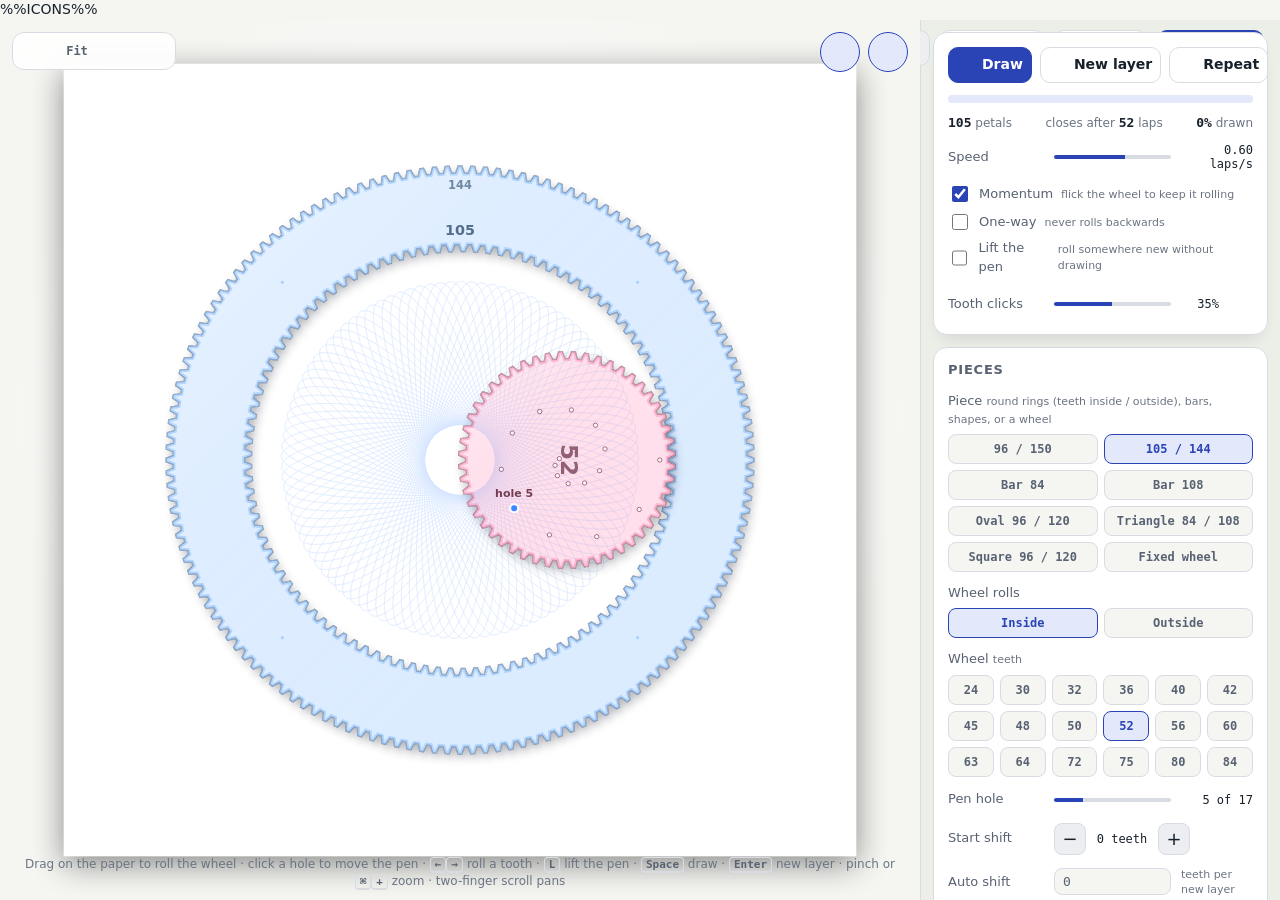
==== commit f9fec2b2: "Repeat: draw a pattern several times, a few teeth apart Repeat in the Draw card: 2-36 passes, teeth " ====
--- a/index.src.html
+++ b/index.src.html
@@ -163,6 +163,21 @@
       <div class="drawrow">
         <button class="btn primary" id="play" type="button"><svg><use href="#i-play"/></svg><span>Draw</span></button>
         <button class="btn" id="newLayer" type="button" title="Keep this pass and start a new one (Enter)"><svg><use href="#i-plus"/></svg>New layer</button>
+        <button class="btn" id="repeatBtn" type="button" aria-expanded="false" aria-controls="repeatBox" title="Draw this pattern several times, a few teeth apart"><svg><use href="#i-repeat"/></svg>Repeat</button>
+      </div>
+      <div class="repeatbox" id="repeatBox" hidden>
+        <label class="row"><span>Times</span><input type="range" id="rpTimes" min="2" max="36" step="1" value="6"><output id="rpTimesOut">6</output></label>
+        <div class="row"><span>Teeth apart</span>
+          <div class="stepper"><button class="ico" id="rpLess" type="button" aria-label="One tooth less">−</button><output id="rpStepOut">2</output><button class="ico" id="rpMore" type="button" aria-label="One tooth more">+</button></div><span></span></div>
+        <button class="btn sm rpeven" id="rpEven" type="button" title="Space the copies evenly round the pattern">Spread evenly</button>
+        <div class="field"><span class="lbl">Colour</span>
+          <div class="chips three" id="rpColour" role="group" aria-label="Colour">
+            <button type="button" class="chip" data-mode="same">Same</button><button type="button" class="chip" data-mode="fade">Fade to</button><button type="button" class="chip" data-mode="rainbow">Rainbow</button>
+          </div>
+          <label class="row" id="rpFadeRow" hidden><span>Fade to</span><input type="color" id="rpFadeTo" value="#e63946"><span></span></label>
+        </div>
+        <p class="rpnote" id="rpNote"></p>
+        <div class="btnrow"><button class="btn primary" id="rpGo" type="button">Draw 6 passes</button><button class="btn sm" id="rpCancel" type="button">Cancel</button></div>
       </div>
       <div class="prog"><div id="progress"></div></div>
       <div class="stats">
--- a/styles.css
+++ b/styles.css
@@ -120,7 +120,12 @@
 .ico:disabled { opacity: .35; cursor: default; }
 :focus-visible { outline: 2px solid var(--accent); outline-offset: 2px; }
 
-.drawrow { display: grid; grid-template-columns: 1fr 1fr; gap: 8px; }
+.drawrow { display: grid; grid-template-columns: 1.1fr 1.15fr 1fr; gap: 8px; }
+.repeatbox { display: flex; flex-direction: column; gap: 10px; padding: 12px; border-radius: 12px; border: 1px solid var(--line); background: var(--desk-2); }
+.repeatbox .row { grid-template-columns: 84px 1fr 0; }
+.repeatbox .rpeven { align-self: flex-start; margin-left: 94px; }
+.chips.three { display: grid; grid-template-columns: repeat(3, 1fr); gap: 6px; }
+.rpnote { margin: 0; color: var(--faint); font-size: 12px; line-height: 1.4; }
 .drawrow .btn { padding: 0 8px; }
 .prog { height: 8px; background: var(--accent-soft); border-radius: 99px; overflow: hidden; }
 #progress { height: 100%; width: 0; background: var(--pen); border-radius: 99px; transition: width .1s linear; }
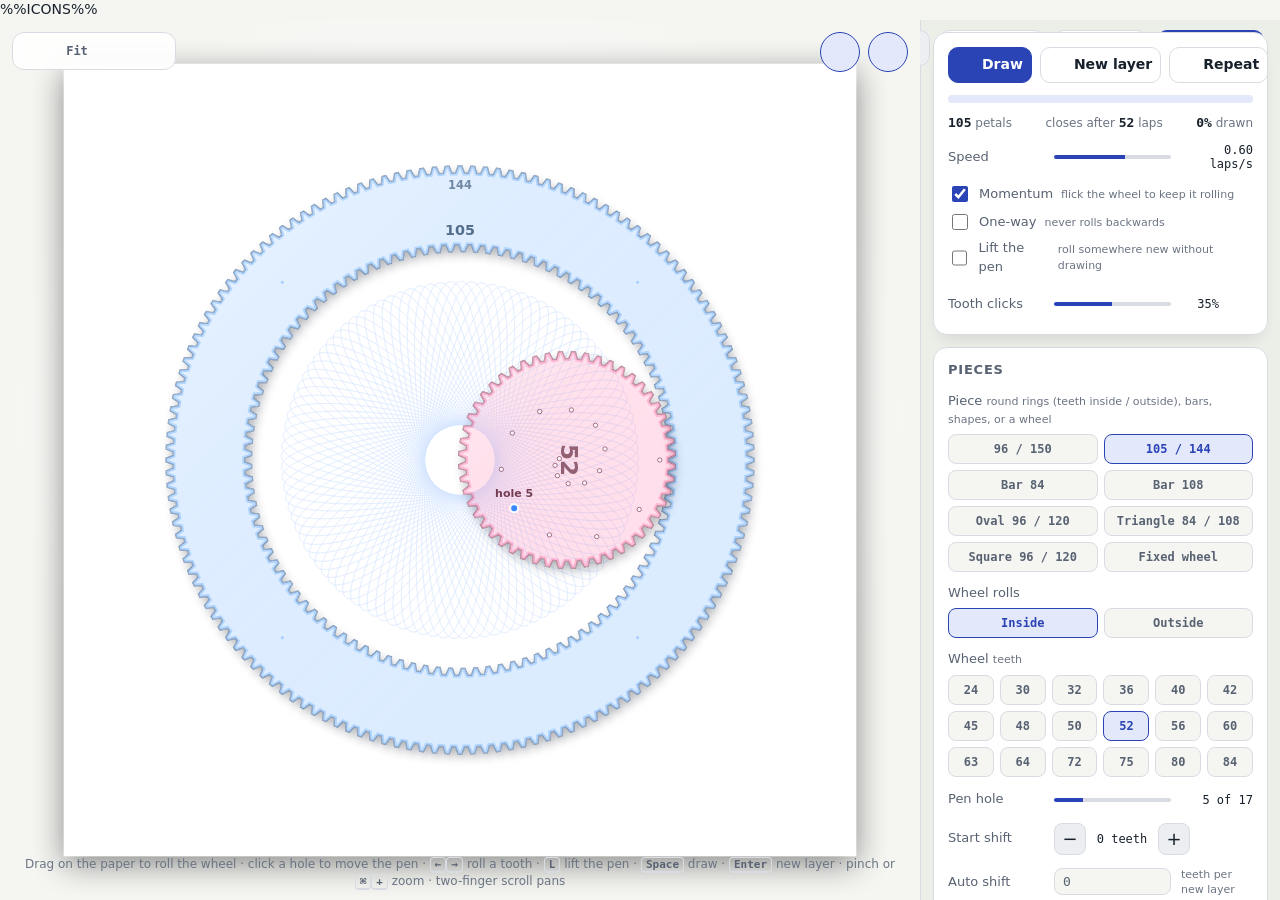
==== commit d9166379: "View menu: rulers, guides, snapping, overlays and hiding - Rulers in the paper's units; drag guides " ====
--- a/index.src.html
+++ b/index.src.html
@@ -90,6 +90,7 @@
     </div>
   </div>
 </div>
+<div class="bookask docinfo" id="docInfo" role="dialog" aria-label="Drawing info" hidden><h3>Drawing info</h3><dl></dl><div class="bookaskrow"><button class="btn primary" type="button">Done</button></div></div>
 <div class="bookmenu" id="bookMenu" role="menu" hidden></div>
 <div class="bookask" id="bookAsk" role="alertdialog" aria-modal="true" hidden><h3></h3><p></p><div class="bookaskrow"></div></div>
 <input type="file" id="bookFileIn" accept=".speira,application/json" multiple hidden>
@@ -105,6 +106,10 @@
     <button class="ico" id="redo" type="button" title="Redo (⇧⌘Z)" aria-label="Redo"><svg><use href="#i-arrow-clockwise"/></svg></button>
   </div>
   <div class="export menuwrap">
+    <span class="menuwrap">
+      <button class="btn" id="viewBtn" type="button" aria-haspopup="menu" aria-expanded="false" aria-controls="viewMenu" title="Zoom, rulers, guides, grid and more"><svg><use href="#i-ruler"/></svg>View</button>
+      <div class="viewmenu" id="viewMenu" role="menu" aria-label="View" hidden></div>
+    </span>
     <button class="btn" id="helpBtn" type="button" aria-haspopup="dialog" aria-expanded="false" aria-controls="help" title="How to use Speira (?)"><svg><use href="#i-question"/></svg>Help</button>
     <div class="themesw" role="group" aria-label="Theme">
       <button type="button" data-theme-pick="light" aria-label="Light theme" title="Light"><svg><use href="#i-sun"/></svg></button>
@@ -146,6 +151,10 @@
       <button class="stagebtn round" id="ghostToggle" type="button" aria-pressed="true" aria-label="Preview on" title="Preview: a faint outline of the whole pattern before you draw it (G)"><svg><use href="#i-circle-dashed"/></svg></button>
       <button class="stagebtn round" id="pieceToggle" type="button" aria-pressed="true" aria-label="Pieces shown" title="Pieces: show or hide the ring and wheel (H)"><svg><use href="#i-eye"/></svg></button>
     </div>
+    <canvas class="ruler ruler-top" id="rulerTop" aria-label="Ruler: drag down onto the paper to make a guide"></canvas>
+    <canvas class="ruler ruler-left" id="rulerLeft" aria-label="Ruler: drag across onto the paper to make a guide"></canvas>
+    <div class="rulercorner" aria-hidden="true"></div>
+    <div class="infobar" id="infoBar" hidden></div>
     <div class="zoombar" role="group" aria-label="Zoom">
       <button class="zbtn" id="zoomOut" type="button" aria-label="Zoom out" title="Zoom out (⌘−)"><svg><use href="#i-magnifying-glass-minus"/></svg></button>
       <button class="zbtn zpct" id="zoomPct" type="button" title="Fit the paper to the window (⌘0) · ⌘1 for actual size">Fit</button>
@@ -265,5 +274,6 @@
 <script src="js/help-content.js"></script>
 <script src="js/help.js"></script>
 <script src="js/book.js"></script>
+<script src="js/view.js"></script>
 </body>
 </html>
--- a/styles.css
+++ b/styles.css
@@ -399,3 +399,50 @@
 .bookask p { margin: 0 0 8px; color: var(--dim); font-size: 14px; line-height: 1.45; }
 .bookaskrow { display: flex; gap: 8px; justify-content: flex-end; flex-wrap: wrap; }
 @media (max-width: 700px) { .bookcols { grid-template-columns: 1fr; } .bookside { border-right: 0; border-bottom: 1px solid var(--line); max-height: 180px; } }
+
+/* ---------- View menu ---------- */
+.viewmenu { position: absolute; right: 0; top: calc(100% + 8px); z-index: 40; width: 330px; max-height: min(78vh, 760px); overflow-y: auto; padding: 6px; border-radius: 14px; border: 1px solid var(--line); background: var(--card); box-shadow: 0 16px 44px var(--shadow); }
+.viewmenu hr { border: 0; border-top: 1px solid var(--line); margin: 5px 6px; }
+.vitem { display: flex; align-items: center; gap: 6px; }
+.vitem > button { flex: 1; display: grid; grid-template-columns: 18px 1fr auto; align-items: center; gap: 4px; padding: 7px 8px; border: 0; border-radius: 8px; background: none; color: var(--text); font: 13px var(--ui); text-align: left; cursor: pointer; }
+.vitem > button:hover:not(:disabled), .vitem > button:focus-visible { background: var(--hover); }
+.vitem > button:disabled { color: var(--faint); cursor: default; }
+.vcheck { color: var(--accent); font-weight: 700; }
+.vitem kbd { border: 0; color: var(--faint); font: 12px var(--ui); padding: 0; }
+.vitem select, .vrow select, .vrow input { height: 28px; border: 1px solid var(--line); border-radius: 7px; background: var(--desk); color: var(--text); font: 12px var(--ui); padding: 0 6px; }
+.vrow { display: flex; align-items: center; gap: 6px; padding: 5px 8px; font-size: 13px; }
+.vrow > span:first-child { flex: 1; color: var(--text); }
+.vrow small { color: var(--faint); }
+.vrow input { width: 0; flex: 1; min-width: 60px; }
+.vrow button { height: 28px; padding: 0 9px; border: 1px solid var(--line); border-radius: 7px; background: var(--chip); color: var(--text); font: 600 12px var(--ui); cursor: pointer; white-space: nowrap; }
+.vrow button:disabled { opacity: .45; cursor: default; }
+.vsets { display: flex; flex-direction: column; gap: 2px; padding: 4px 0; }
+.vhead { padding: 4px 8px 0 34px; color: var(--dim); font: 600 11px var(--ui); letter-spacing: .06em; text-transform: uppercase; }
+.vnote { padding: 2px 8px 2px 34px; color: var(--faint); font-size: 12px; line-height: 1.4; }
+.vsets .vrow { padding-left: 34px; }
+
+/* rulers along the top and left of the paper area; the stage's floating buttons move in to make room */
+.ruler, .rulercorner { position: absolute; z-index: 3; display: none; }
+.ruler-top { left: 0; top: 0; width: 100%; height: 20px; cursor: row-resize; }
+.ruler-left { left: 0; top: 0; width: 20px; height: 100%; cursor: col-resize; }
+.rulercorner { left: 0; top: 0; width: 20px; height: 20px; background: var(--desk-2); border-right: 1px solid var(--line); border-bottom: 1px solid var(--line); z-index: 4; }
+body.rulers .ruler, body.rulers .rulercorner { display: block; }
+body.rulers .zoombar { left: 32px; top: 32px; }
+body.rulers .stagebar { top: 32px; }
+#paper.guide-x { cursor: col-resize; }
+#paper.guide-y { cursor: row-resize; }
+
+/* info bar along the bottom of the paper area (takes the hint's place) */
+.infobar { position: absolute; left: 12px; right: 12px; bottom: 10px; z-index: 3; padding: 6px 12px; border-radius: 10px; background: var(--glass); border: 1px solid var(--line); color: var(--dim); font: 12px var(--mono); white-space: nowrap; overflow: hidden; text-overflow: ellipsis; pointer-events: none; }
+body.infobar .hint { display: none; }
+
+/* hide the panel, or everything but the paper */
+body.nopanel .app { grid-template-columns: 1fr; }
+body.nopanel .panel { display: none; }
+body.noui .top, body.noui .panel, body.noui .zoombar, body.noui .stagebar, body.noui .hint { display: none !important; }
+body.noui .app { grid-template-columns: 1fr; }
+body.noui { grid-template-rows: 0 minmax(0, 1fr); }
+
+.docinfo dl { display: grid; grid-template-columns: auto 1fr; gap: 6px 14px; margin: 4px 0 10px; font-size: 13px; }
+.docinfo dt { color: var(--faint); }
+.docinfo dd { margin: 0; color: var(--text); overflow-wrap: anywhere; }
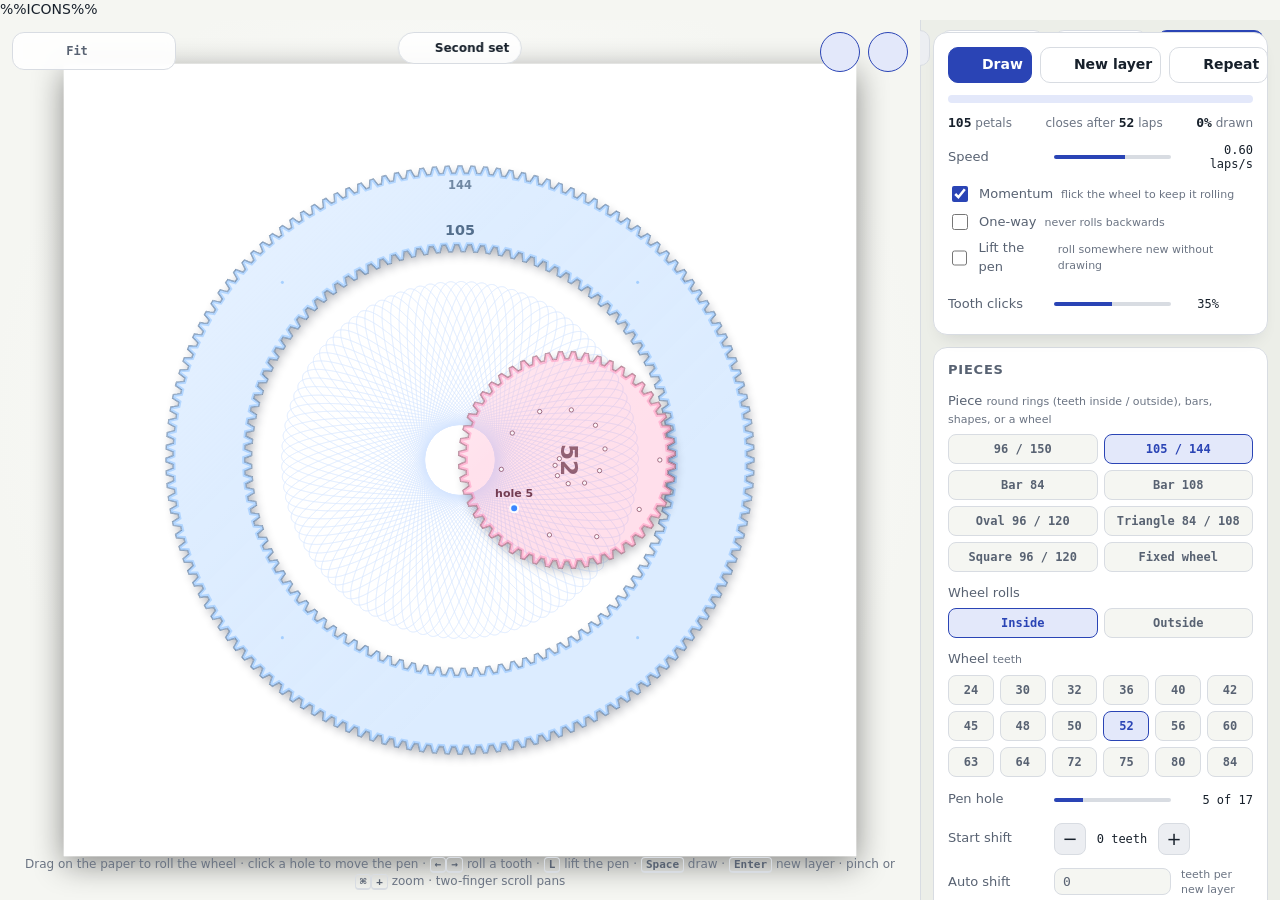
==== commit 3d3a1804: "Two sets of pieces at once, and Just watch reworked Two sets: - Second set asks which kind (ring, ba" ====
--- a/index.src.html
+++ b/index.src.html
@@ -31,6 +31,7 @@
       </div>
       <button class="wtog" id="wRainbow" type="button" aria-pressed="false" title="Rainbow ink on every layer (R)"><svg><use href="#i-rainbow"/></svg><span>Rainbow</span></button>
       <button class="wtog" id="wPieces" type="button" aria-pressed="false" title="Show the ring and wheel (P)"><svg><use href="#i-eye"/></svg><span>Pieces</span></button>
+      <button class="wtog" id="wTwo" type="button" aria-pressed="false" title="Two patterns at once, side by side (T)"><svg><use href="#i-plus"/></svg><span>Two at once</span></button>
     </div>
     <div class="wrow">
       <div class="wsound">
@@ -49,13 +50,11 @@
     </div>
   </div>
   <div class="wtoast" id="wToast" role="status" aria-live="polite"></div>
-  <div class="wkeep" id="wKeepAsk" role="dialog" aria-label="Keep this picture" hidden>
-    <p>Keep what's on screen as…</p>
-    <button class="wtog" type="button" data-keep="new">A new drawing in my Sketchbook</button>
-    <button class="wtog" type="button" data-keep="add">New layers on my canvas</button>
-    <button class="wtog" type="button" data-keep="cancel">Cancel</button>
-  </div>
-  <p class="whint">Drag in circles to roll it yourself · <kbd>Space</kbd> pause · <kbd>→</kbd> next layer · <kbd>R</kbd> rainbow · <kbd>P</kbd> pieces · <kbd>K</kbd> keep · <kbd>M</kbd> mute · <kbd>Esc</kbd> leave</p>
+  <div class="wkeep" id="wAsk" role="dialog" aria-modal="true" aria-label="Question" hidden>
+    <p></p>
+    <div class="wask-btns"></div>
+  </div>
+  <p class="whint">Drag in circles to roll it yourself · <kbd>Space</kbd> pause · <kbd>→</kbd> next layer · <kbd>R</kbd> rainbow · <kbd>P</kbd> pieces · <kbd>T</kbd> two at once · <kbd>K</kbd> keep · <kbd>M</kbd> mute · <kbd>Esc</kbd> leave</p>
 </div>
 <div class="helpwrap" id="help" hidden>
   <div class="helppanel" role="dialog" aria-modal="true" aria-labelledby="helpTitle">
@@ -155,6 +154,8 @@
     <canvas class="ruler ruler-left" id="rulerLeft" aria-label="Ruler: drag across onto the paper to make a guide"></canvas>
     <div class="rulercorner" aria-hidden="true"></div>
     <div class="infobar" id="infoBar" hidden></div>
+    <div class="setbar" id="setBar" role="group" aria-label="Sets of pieces"></div>
+    <div class="setkinds" id="setKinds" role="menu" aria-label="Which kind of set" hidden></div>
     <div class="zoombar" role="group" aria-label="Zoom">
       <button class="zbtn" id="zoomOut" type="button" aria-label="Zoom out" title="Zoom out (⌘−)"><svg><use href="#i-magnifying-glass-minus"/></svg></button>
       <button class="zbtn zpct" id="zoomPct" type="button" title="Fit the paper to the window (⌘0) · ⌘1 for actual size">Fit</button>
--- a/styles.css
+++ b/styles.css
@@ -439,10 +439,39 @@
 /* hide the panel, or everything but the paper */
 body.nopanel .app { grid-template-columns: 1fr; }
 body.nopanel .panel { display: none; }
-body.noui .top, body.noui .panel, body.noui .zoombar, body.noui .stagebar, body.noui .hint { display: none !important; }
+body.noui .top, body.noui .panel, body.noui .zoombar, body.noui .stagebar, body.noui .setbar, body.noui .setkinds, body.noui .hint { display: none !important; }
 body.noui .app { grid-template-columns: 1fr; }
 body.noui { grid-template-rows: 0 minmax(0, 1fr); }
 
 .docinfo dl { display: grid; grid-template-columns: auto 1fr; gap: 6px 14px; margin: 4px 0 10px; font-size: 13px; }
 .docinfo dt { color: var(--faint); }
 .docinfo dd { margin: 0; color: var(--text); overflow-wrap: anywhere; }
+
+/* two sets of pieces: a chip per set at the top of the paper (choose it, draw it, take it off), or "Second set" */
+.setbar { position: absolute; top: 12px; left: 50%; transform: translateX(-50%); display: flex; gap: 8px; z-index: 5; }
+body.rulers .setbar { top: 32px; }
+.setchip { display: flex; align-items: center; gap: 2px; padding: 3px; border-radius: 999px; border: 1px solid var(--line); background: var(--glass); backdrop-filter: blur(6px); }
+.setchip.on { border-color: var(--accent); background: var(--accent-soft); }
+.setpick { display: flex; align-items: center; gap: 6px; height: 28px; padding: 0 10px 0 6px; border: 0; border-radius: 999px; background: none; color: var(--text); font: 600 12px var(--ui); cursor: pointer; }
+.setpick small { color: var(--faint); font-weight: 500; }
+.setchip.on .setpick b { color: var(--accent); }
+.setpick .dot { width: 12px; height: 12px; }
+.setico { display: grid; place-items: center; width: 28px; height: 28px; padding: 0; border: 0; border-radius: 50%; background: none; color: var(--text); cursor: pointer; }
+.setico:hover, .setpick:hover { background: var(--line); }
+.setico svg { width: 14px; height: 14px; }
+.setkinds { position: absolute; top: 52px; left: 50%; transform: translateX(-50%); z-index: 6; display: grid; grid-template-columns: repeat(3, 1fr); gap: 6px; width: 300px; padding: 12px;
+  background: var(--card); border: 1px solid var(--line); border-radius: 14px; box-shadow: 0 16px 44px var(--shadow); }
+body.rulers .setkinds { top: 72px; }
+.setkinds p { grid-column: 1 / -1; margin: 0 0 4px; font: 600 12px var(--ui); color: var(--dim); }
+.setkinds button { height: 34px; border: 1px solid var(--line); border-radius: 9px; background: var(--desk); color: var(--text); font: 600 12px var(--ui); cursor: pointer; }
+.setkinds button:hover { border-color: var(--accent); }
+#paper.over-set { cursor: pointer; }
+/* the set bar sits where toasts appear, so with a set bar showing they drop below it */
+.stage:has(.setbar > *) #toast { top: 54px; z-index: 7; }
+body.rulers .stage:has(.setbar > *) #toast { top: 74px; }
+
+/* Just watch questions (start fresh or use my drawing, keep, leave) */
+.watch.asking { cursor: default; }
+.wask-btns { display: flex; flex-direction: column; gap: 8px; }
+.wkeep .wtog.primary { background: var(--accent); color: var(--accent-ink); border-color: transparent; }
+.wkeep .wtog.primary:hover { filter: brightness(1.08); }
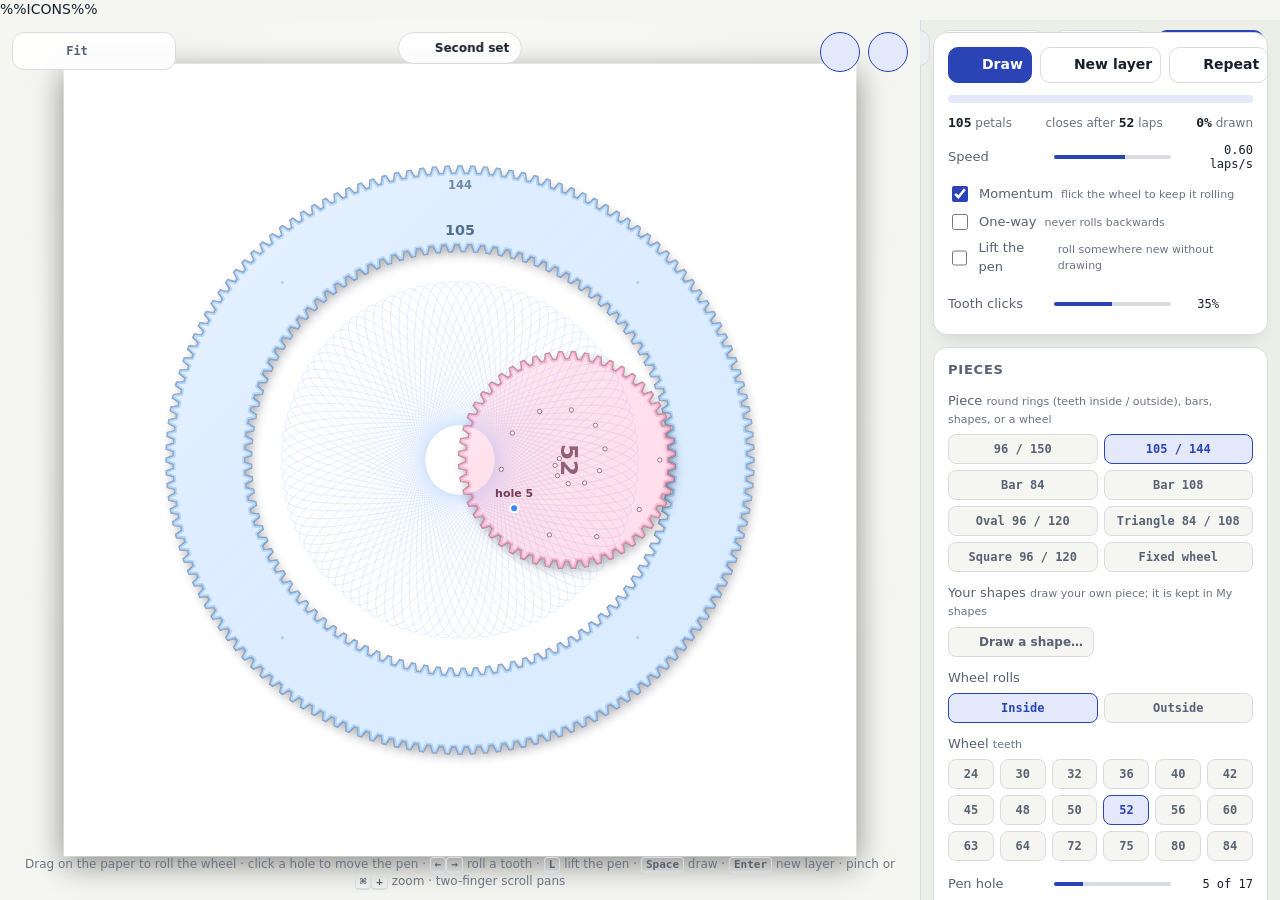
==== commit 262e16fa: "New canvas sheet and Make your own shapes New canvas sheet (Sketchbook New canvas, or N): - Name, re" ====
--- a/index.src.html
+++ b/index.src.html
@@ -89,6 +89,32 @@
     </div>
   </div>
 </div>
+<div class="shapemaker" id="shapeMaker" role="dialog" aria-modal="true" aria-labelledby="smTitle" hidden>
+  <div class="smbox">
+    <div class="smhead"><h3 id="smTitle">Draw a shape</h3><p>Draw the outline of a new piece. Speira smooths it, works out its teeth, and checks a wheel can really roll round it.</p></div>
+    <div class="smmain">
+      <canvas id="smCv" tabindex="0" aria-label="Drawing area: draw the outline of your shape"></canvas>
+      <div class="smside">
+        <label class="field"><span class="lbl">Name</span><input type="text" id="smName" maxlength="40" autocomplete="off"></label>
+        <label class="row"><span>Smoothness</span><input type="range" id="smSmooth" min="3" max="16" step="1"><output id="smSmoothOut"></output></label>
+        <label class="row"><span>Size</span><input type="range" id="smSize" min="60" max="240" step="1"><output id="smSizeOut"></output></label>
+        <label class="check"><input type="checkbox" id="smInner"> Toothed inner edge too</label>
+        <small class="smnote" id="smInnerNote"></small>
+        <p class="smstatus" id="smStatus" role="status" aria-live="polite"></p>
+        <div class="btnrow smbtns">
+          <button class="btn" type="button" id="smClear">Start again</button>
+          <button class="btn" type="button" id="smCancel">Cancel</button>
+          <button class="btn primary" type="button" id="smSave">Save and use it</button>
+        </div>
+      </div>
+    </div>
+  </div>
+</div>
+<div class="bookask newsheet" id="newSheet" role="dialog" aria-modal="true" aria-labelledby="nsTitle" hidden>
+  <h3 id="nsTitle">New canvas</h3>
+  <div class="ns-body"></div>
+  <div class="bookaskrow"><button class="btn" type="button" id="nsCancel">Cancel</button><button class="btn primary" type="button" id="nsCreate">Create</button></div>
+</div>
 <div class="bookask docinfo" id="docInfo" role="dialog" aria-label="Drawing info" hidden><h3>Drawing info</h3><dl></dl><div class="bookaskrow"><button class="btn primary" type="button">Done</button></div></div>
 <div class="bookmenu" id="bookMenu" role="menu" hidden></div>
 <div class="bookask" id="bookAsk" role="alertdialog" aria-modal="true" hidden><h3></h3><p></p><div class="bookaskrow"></div></div>
@@ -135,7 +161,9 @@
       </div>
       <label class="opt check" data-for="png svg"><input type="checkbox" id="transparent"> Transparent background</label>
       <label class="opt row" data-for="video"><span>Length</span><select id="vidLen" aria-label="Video length"><option value="6">6 seconds</option><option value="12">12 seconds</option><option value="20">20 seconds</option><option value="30">30 seconds</option></select><span></span></label>
-      <label class="opt row" data-for="video"><span>Size</span><select id="vidSize" aria-label="Video size"><option value="720">720p</option><option value="1080">1080p</option><option value="2160">4K</option></select><span></span></label>
+      <label class="opt row" data-for="video"><span>Size</span><select id="vidSize" aria-label="Video size"><option value="1080">1080p</option><option value="1440">2K</option><option value="2160">4K</option></select><span></span></label>
+      <label class="opt row" data-for="video"><span>Quality</span><select id="vidQuality" aria-label="Video quality"><option value="low">Low</option><option value="good">Good</option><option value="studio">Studio</option><option value="lossless">Lossless</option></select><span></span></label>
+      <label class="opt check" data-for="video" id="vidHevcRow"><input type="checkbox" id="vidHevc"> HEVC <small>smaller files (Safari)</small></label>
       <label class="opt check" data-for="video"><input type="checkbox" id="vidPieces"> Show the pieces turning</label>
       <button class="btn primary" id="doExport" type="button"><svg><use href="#i-download-simple"/></svg><span>Save</span></button>
     </div>
@@ -209,6 +237,7 @@
       <summary><h2>Pieces</h2><svg class="chev" aria-hidden="true"><use href="#i-caret-down"/></svg></summary>
       <div class="foldbody">
       <div class="field"><span class="lbl">Piece <small>round rings (teeth inside / outside), bars, shapes, or a wheel</small></span><div class="chips two" id="rings"></div></div>
+      <div class="field"><span class="lbl">Your shapes <small>draw your own piece; it is kept in My shapes</small></span><div class="chips myshapes" id="myShapes"></div></div>
       <div class="field" id="baseRow" hidden><span class="lbl">Fixed wheel <small>teeth on the wheel pinned to the paper</small></span><div class="chips grid" id="bases"></div></div>
       <div class="field"><span class="lbl">Wheel rolls</span><div class="chips two" id="modes"></div></div>
       <div class="field"><span class="lbl">Wheel <small>teeth</small></span><div class="chips grid" id="wheels"></div></div>
@@ -247,7 +276,7 @@
       <div class="field"><span class="lbl">Size</span><select id="paperPreset" class="wide"></select></div>
       <div class="custompaper" id="customPaper" hidden>
         <input type="number" id="pw" step="any" aria-label="Paper width"><span>×</span><input type="number" id="ph" step="any" aria-label="Paper height">
-        <select id="punit" aria-label="Unit"><option value="mm">mm</option><option value="in">in</option><option value="px">px</option></select>
+        <select id="punit" aria-label="Unit"><option value="mm">mm</option><option value="cm">cm</option><option value="in">in</option><option value="px">px</option></select>
       </div>
       <div class="paperrow"><button class="btn sm" id="orient" type="button">Rotate page</button><small id="paperDims"></small></div>
       <div class="field"><span class="lbl">Texture</span><div class="chips texrow" id="textures"></div></div>
@@ -275,6 +304,8 @@
 <script src="js/help-content.js"></script>
 <script src="js/help.js"></script>
 <script src="js/book.js"></script>
+<script src="js/newsheet.js"></script>
+<script src="js/shapes.js"></script>
 <script src="js/view.js"></script>
 </body>
 </html>
--- a/styles.css
+++ b/styles.css
@@ -475,3 +475,40 @@
 .wask-btns { display: flex; flex-direction: column; gap: 8px; }
 .wkeep .wtog.primary { background: var(--accent); color: var(--accent-ink); border-color: transparent; }
 .wkeep .wtog.primary:hover { filter: brightness(1.08); }
+
+/* the new canvas sheet */
+.bookask.newsheet { width: min(560px, calc(100vw - 32px)); max-height: calc(100vh - 48px); overflow: auto; gap: 14px; }
+.ns-body { display: flex; flex-direction: column; gap: 16px; }
+.ns-body input[type=text] { height: 34px; padding: 0 10px; border: 1px solid var(--line); border-radius: 8px; background: var(--desk); color: var(--text); font: 14px var(--ui); }
+.ns-presets { display: grid; grid-template-columns: repeat(3, 1fr); }
+.ns-presets .chip { height: auto; min-height: 44px; padding: 6px 8px; display: flex; flex-direction: column; align-items: flex-start; gap: 2px; font: 600 12px var(--ui); color: var(--text); text-align: left; }
+.ns-presets .chip small { font: 500 11px var(--mono); color: var(--faint); }
+.ns-size { display: flex; align-items: center; gap: 8px; flex-wrap: wrap; color: var(--faint); }
+.ns-size input[type=number] { width: 90px; height: 32px; padding: 0 8px; border: 1px solid var(--line); border-radius: 8px; background: var(--desk); color: var(--text); font: 13px var(--mono); }
+.ns-size select { height: 32px; border: 1px solid var(--line); border-radius: 8px; background: var(--desk); color: var(--text); }
+.ns-px, .ns-note { color: var(--faint); font: 12px var(--ui); }
+.ns-px { font-family: var(--mono); }
+.ns-px.bad { color: var(--warn); }
+.ns-seg button:disabled { opacity: .4; cursor: not-allowed; }
+.ns-colour { display: flex; align-items: center; gap: 8px; }
+.newsheet .swatches { grid-template-columns: repeat(6, 36px); }
+.ns-colour span { white-space: nowrap; }
+
+/* the shape maker */
+.shapemaker { position: fixed; inset: 0; z-index: 95; display: grid; place-items: center; padding: 16px; background: rgba(10, 12, 16, .45); }
+.smbox { width: min(980px, 100%); max-height: calc(100vh - 32px); overflow: auto; padding: 22px; border-radius: 18px; background: var(--card); border: 1px solid var(--line); box-shadow: 0 30px 80px var(--shadow); display: flex; flex-direction: column; gap: 14px; }
+.smhead h3 { margin: 0; font: 700 18px var(--round); }
+.smhead p { margin: 4px 0 0; color: var(--dim); font-size: 13px; }
+.smmain { display: grid; grid-template-columns: minmax(0, 1fr) 300px; gap: 20px; align-items: start; }
+#smCv { width: 100%; aspect-ratio: 1; border-radius: 12px; border: 1px solid var(--line); touch-action: none; cursor: crosshair; background: #fff; }
+.smside { display: flex; flex-direction: column; gap: 14px; }
+.smside input[type=text] { height: 34px; padding: 0 10px; border: 1px solid var(--line); border-radius: 8px; background: var(--desk); color: var(--text); font: 14px var(--ui); }
+.smnote { color: var(--faint); font-size: 12px; line-height: 1.4; margin-top: -8px; }
+.smstatus { margin: 0; padding: 10px 12px; border-radius: 10px; background: var(--chip); color: var(--dim); font-size: 13px; line-height: 1.45; }
+.smstatus.bad { background: var(--danger-soft); color: var(--danger); }
+.smstatus.good { background: var(--accent-soft); color: var(--accent); }
+.smbtns { justify-content: flex-end; }
+.chips.myshapes { display: flex; flex-wrap: wrap; }
+.chips.myshapes .chip { padding: 0 10px; font: 600 12px var(--ui); display: inline-flex; align-items: center; gap: 6px; }
+.chips.myshapes .chip svg { width: 14px; height: 14px; }
+@media (max-width: 760px) { .smmain { grid-template-columns: 1fr; } }
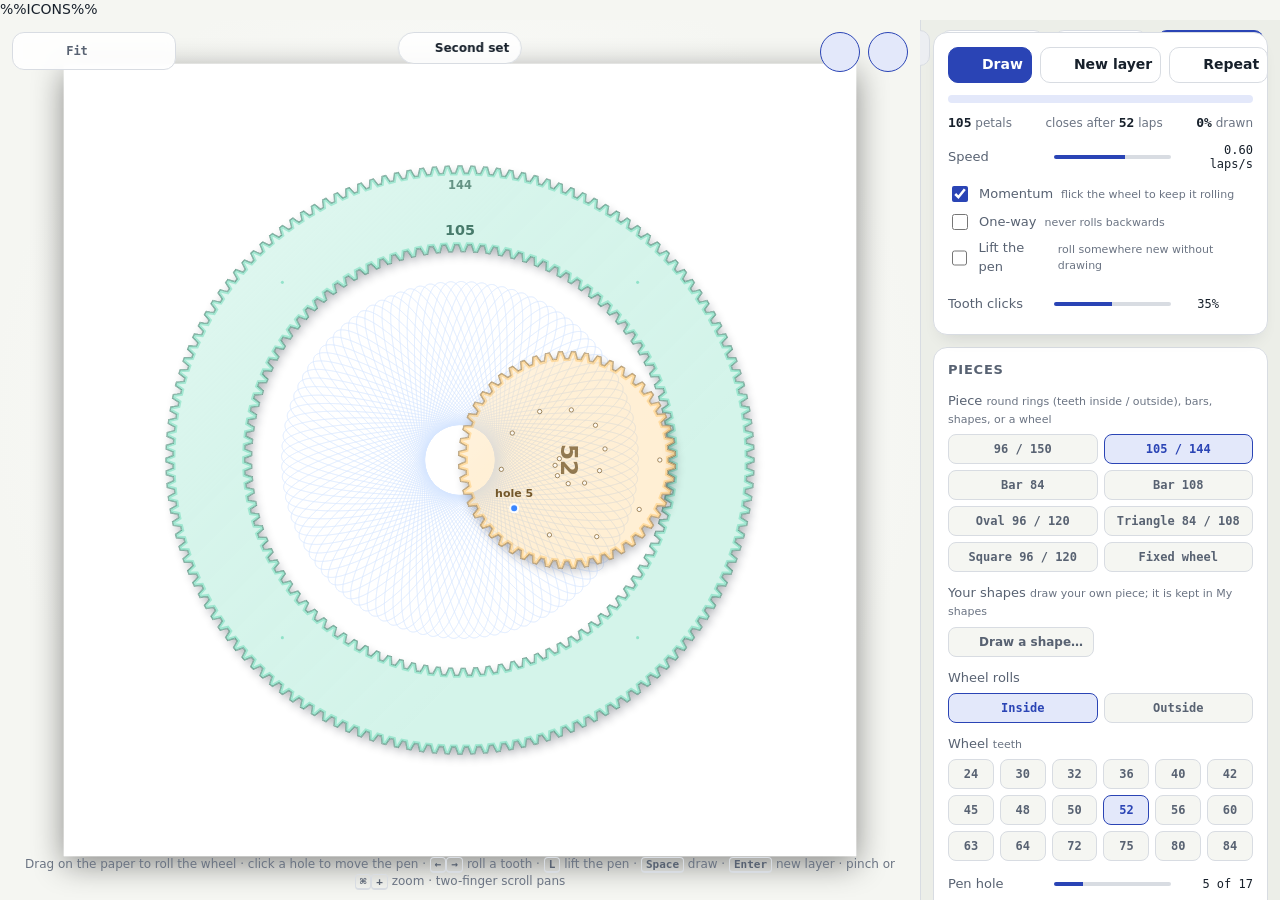
==== commit c0afe09b: "Snapping by edges and centres, Mint pieces, Just watch paper and moods - Moving a ring snaps its pat" ====
--- a/index.src.html
+++ b/index.src.html
@@ -16,6 +16,8 @@
     document.documentElement.dataset.theme = t || (matchMedia('(prefers-color-scheme: dark)').matches ? 'dark' : 'light'); })();
 </script>
 <link rel="stylesheet" href="styles.css">
+<!-- local/: optional extras that live only on this Mac (git-ignored); if they are missing nothing happens -->
+<link rel="stylesheet" href="local/extras.css">
 </head>
 <body>
 %%ICONS%%
@@ -27,7 +29,7 @@
         <button type="button" data-speed="calm">Calm</button><button type="button" data-speed="normal">Normal</button><button type="button" data-speed="lively">Lively</button>
       </div>
       <div class="wseg" id="wMood" role="group" aria-label="Colours">
-        <button type="button" data-mood="auto">Auto</button><button type="button" data-mood="aurora">Aurora</button><button type="button" data-mood="ember">Ember</button><button type="button" data-mood="ocean">Ocean</button><button type="button" data-mood="neon">Neon</button><button type="button" data-mood="metallic">Metallic</button>
+        <button type="button" data-mood="auto">Auto</button><button type="button" data-mood="aurora">Aurora</button><button type="button" data-mood="ember">Ember</button><button type="button" data-mood="ocean">Ocean</button><button type="button" data-mood="neon">Neon</button><button type="button" data-mood="metallic">Metallic</button><button type="button" data-mood="kaleido">Kaleidoscope</button><button type="button" data-mood="jewels">Jewels</button><button type="button" data-mood="earth">Earth</button><button type="button" data-mood="mypens" title="The colours in your drawing">My pens</button>
       </div>
       <button class="wtog" id="wRainbow" type="button" aria-pressed="false" title="Rainbow ink on every layer (R)"><svg><use href="#i-rainbow"/></svg><span>Rainbow</span></button>
       <button class="wtog" id="wPieces" type="button" aria-pressed="false" title="Show the ring and wheel (P)"><svg><use href="#i-eye"/></svg><span>Pieces</span></button>
@@ -38,6 +40,7 @@
         <button class="wbtn" id="wMute" type="button" aria-pressed="false" aria-label="Mute clicks" title="Tooth clicks (M)"><svg class="on"><use href="#i-speaker-high"/></svg><svg class="off"><use href="#i-speaker-slash"/></svg></button>
         <input type="range" id="wVol" min="0" max="1" step=".05" aria-label="Click volume">
       </div>
+      <div class="wseg" id="wPaper" role="group" aria-label="Paper" title="Black, or your drawing's paper colour"><span class="wlbl">Paper</span><button type="button" data-paper="black">Black</button><button type="button" data-paper="mine">My paper</button></div>
       <div class="wseg" id="wLayers" role="group" aria-label="Layers on screen" title="How many layers on screen at once">
         <span class="wlbl">Layers</span><button type="button" data-layers="3">3</button><button type="button" data-layers="4">4</button><button type="button" data-layers="5">5</button><button type="button" data-layers="6">6</button>
       </div>
@@ -299,6 +302,7 @@
 <script src="js/geometry.js"></script>
 <script src="js/pens.js"></script>
 <script src="js/paper.js"></script>
+<script src="local/extras.js"></script>
 <script src="js/app.js"></script>
 <script src="js/watch.js"></script>
 <script src="js/help-content.js"></script>
--- a/styles.css
+++ b/styles.css
@@ -173,7 +173,7 @@
 #mute .off { display: none; }
 #mute[aria-pressed="true"] .on { display: none; }
 #mute[aria-pressed="true"] .off { display: block; color: var(--accent); }
-.tints { display: grid; grid-template-columns: repeat(5, 1fr); gap: 8px; }
+.tints { display: grid; grid-template-columns: repeat(4, 1fr); gap: 8px; }
 .tint { aspect-ratio: 1.6; border-radius: 10px; border: 1px solid var(--line); cursor: pointer;
   background: linear-gradient(135deg, var(--a) 0 50%, var(--b) 50% 100%); opacity: .75; }
 .tint:hover { opacity: 1; }
@@ -512,3 +512,4 @@
 .chips.myshapes .chip { padding: 0 10px; font: 600 12px var(--ui); display: inline-flex; align-items: center; gap: 6px; }
 .chips.myshapes .chip svg { width: 14px; height: 14px; }
 @media (max-width: 760px) { .smmain { grid-template-columns: 1fr; } }
+
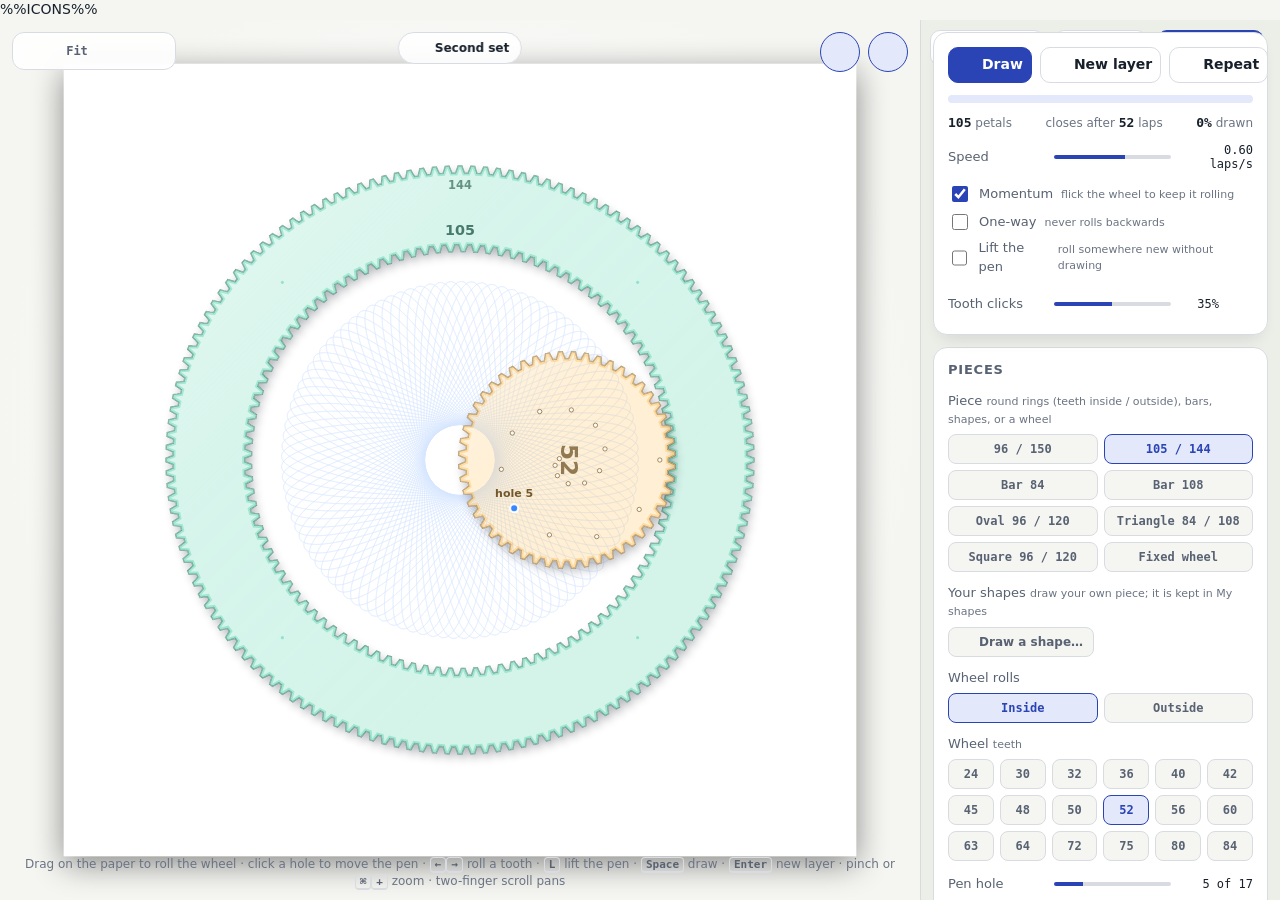
==== commit 427b34f0: "Rename Just watch to Unwind; rename the Watch+ pack to Unwind+ Co-Authored-By: Claude Opus 5.5 <nore" ====
--- a/index.src.html
+++ b/index.src.html
@@ -143,7 +143,7 @@
       <button type="button" data-theme-pick="light" aria-label="Light theme" title="Light"><svg><use href="#i-sun"/></svg></button>
       <button type="button" data-theme-pick="dark" aria-label="Dark theme" title="Dark"><svg><use href="#i-moon"/></svg></button>
     </div>
-    <button class="btn" id="watchBtn" type="button" title="Just watch: Speira draws by itself, full screen (W)"><svg><use href="#i-television-simple"/></svg>Watch</button>
+    <button class="btn" id="watchBtn" type="button" title="Unwind: Speira draws by itself, full screen (W)"><svg><use href="#i-television-simple"/></svg>Unwind</button>
     <button class="btn" id="saveBtn" type="button" title="Save this drawing in your Sketchbook (⌘S)"><svg><use href="#i-floppy-disk"/></svg>Save</button>
     <button class="btn primary" id="exportBtn" type="button" aria-haspopup="dialog" aria-expanded="false" aria-controls="exportPanel" title="Export (⌘E) · ⇧⌘E exports again with your last settings"><svg><use href="#i-download-simple"/></svg>Export</button>
     <div class="exportpanel" id="exportPanel" role="dialog" aria-label="Export" hidden>
--- a/styles.css
+++ b/styles.css
@@ -257,7 +257,7 @@
 @media (prefers-reduced-motion: reduce) { .fold .chev { transition: none; } }
 .draghint { color: var(--faint); font-size: 11px; align-self: center; }
 
-/* Just watch: full screen, true black, controls only while the mouse moves */
+/* Unwind: full screen, true black, controls only while the mouse moves */
 .watch { position: fixed; inset: 0; z-index: 100; background: #000; cursor: none; color-scheme: dark;
   --text: #e7eaee; --dim: #9aa3af; --faint: #7a8390; --accent: #93a6ff; --line: #2a3039; color: var(--text); }
 .watch.awake { cursor: auto; }
@@ -470,7 +470,7 @@
 .stage:has(.setbar > *) #toast { top: 54px; z-index: 7; }
 body.rulers .stage:has(.setbar > *) #toast { top: 74px; }
 
-/* Just watch questions (start fresh or use my drawing, keep, leave) */
+/* Unwind questions (start fresh or use my drawing, keep, leave) */
 .watch.asking { cursor: default; }
 .wask-btns { display: flex; flex-direction: column; gap: 8px; }
 .wkeep .wtog.primary { background: var(--accent); color: var(--accent-ink); border-color: transparent; }
